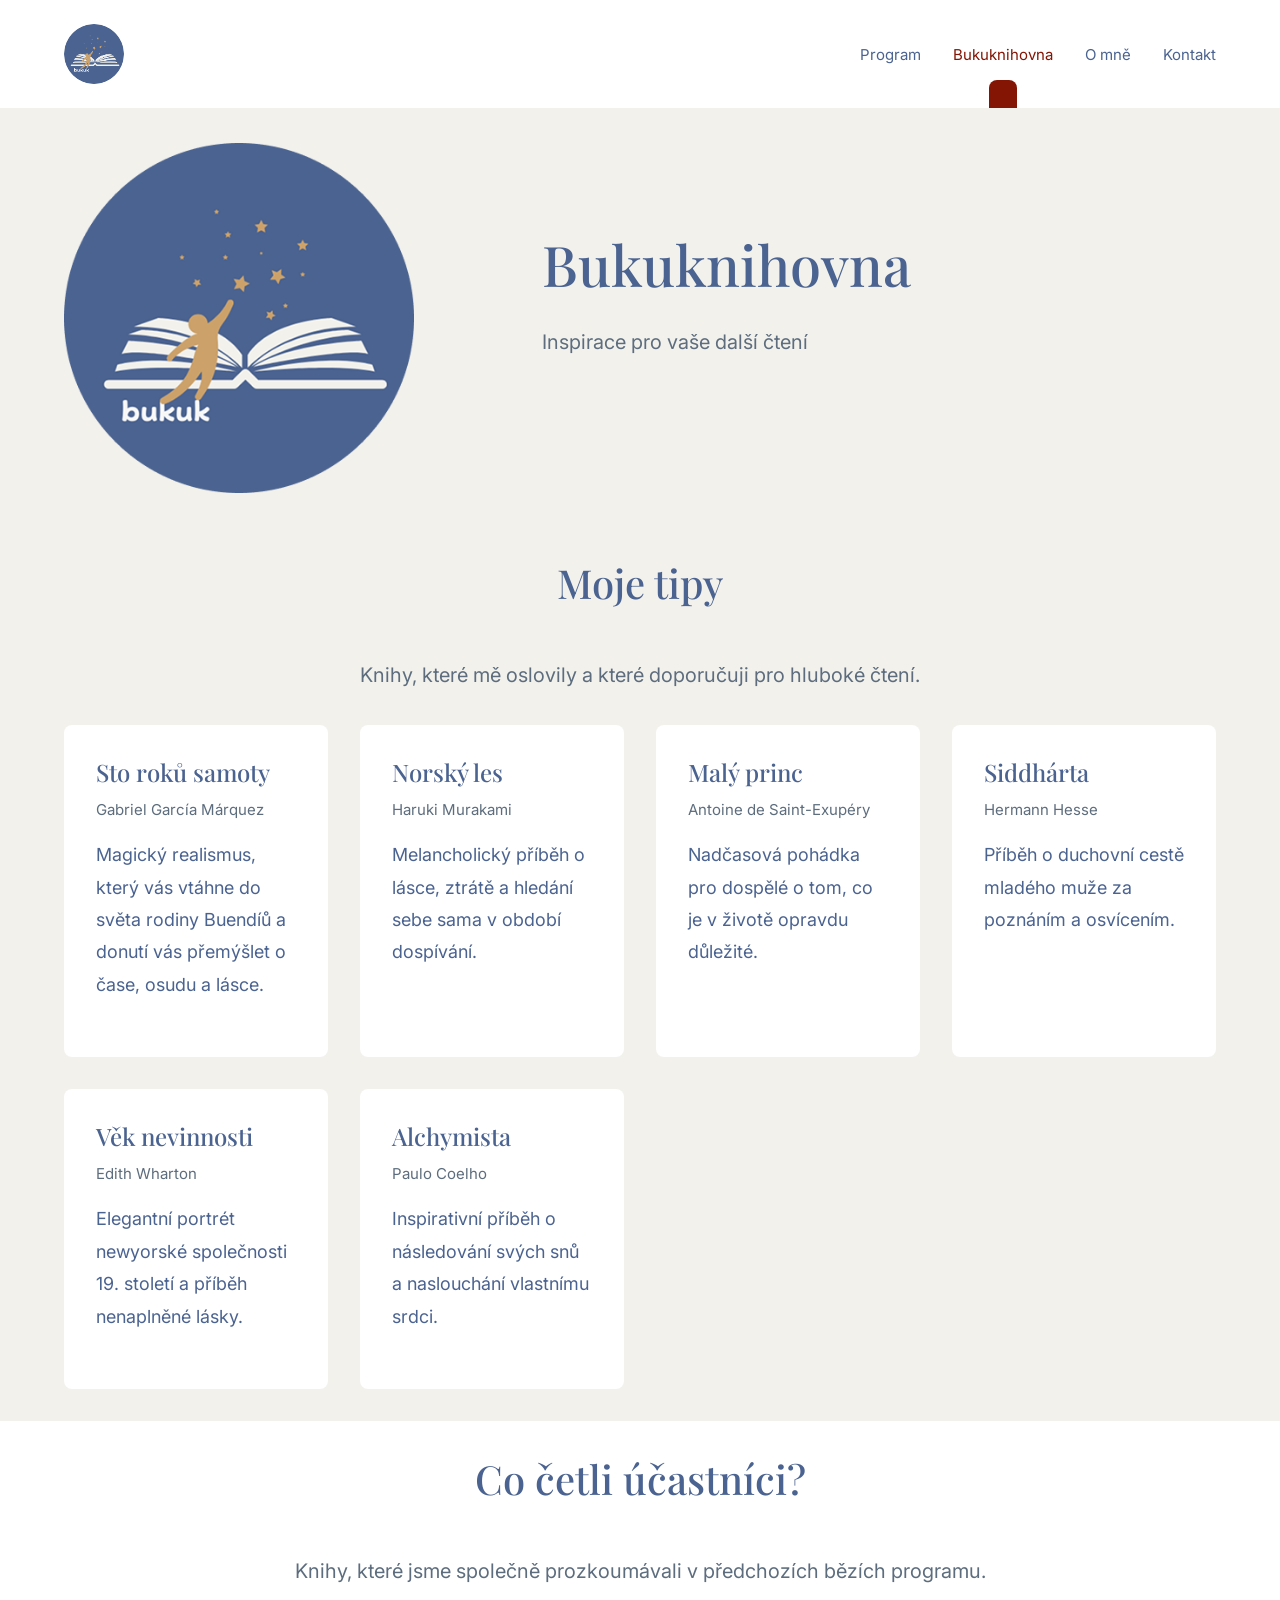
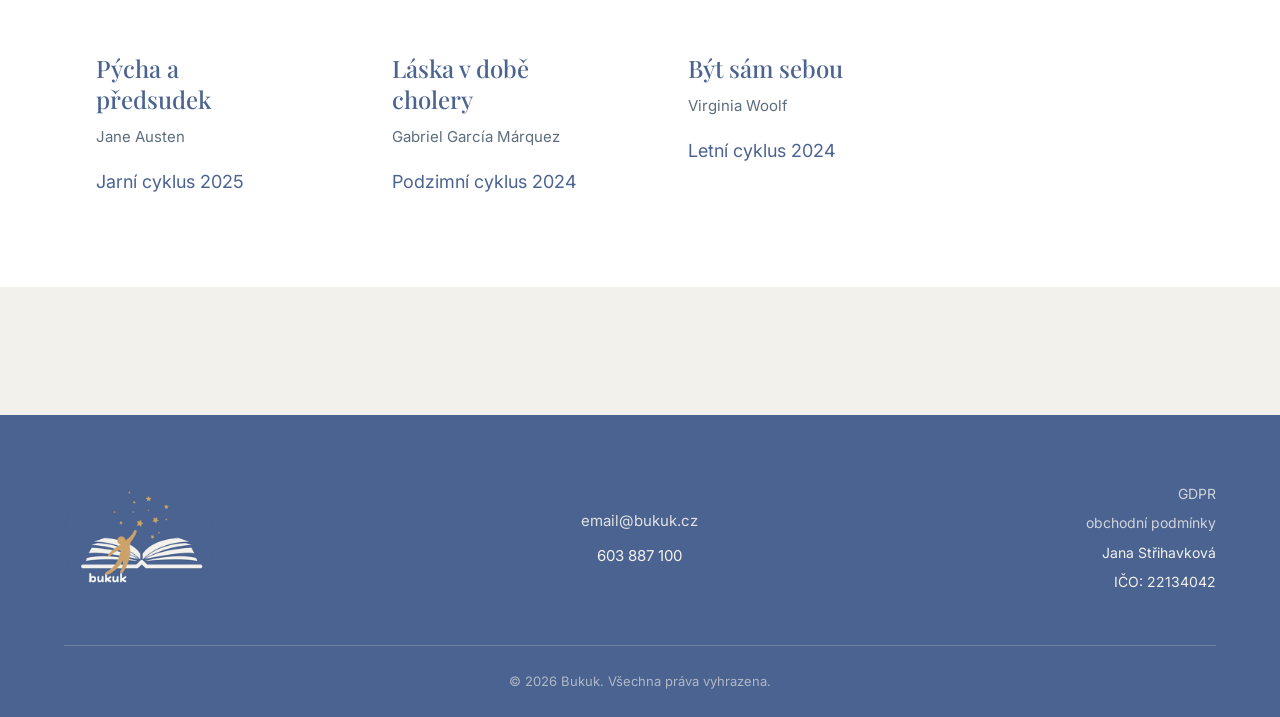
==== knihovna.html @ c0fde45c "Vylepšení designu a opravy webu - Zmenšeny rozestupy sekcí na stránkách Program a Knihovna - Přidáno" ====
<!DOCTYPE html>
<html lang="cs">
<head>
    <meta charset="UTF-8">
    <meta name="viewport" content="width=device-width, initial-scale=1.0">
    <meta name="description" content="Bukuknihovna - tipy na knihy a doporučení od účastníků programu Bukuk.">
    <title>Bukuknihovna - Bukuk</title>
    <link rel="stylesheet" href="css/style.css">
</head>
<body class="page-knihovna">
    <!-- Header -->
    <header class="header">
        <div class="container">
            <div class="header__inner">
                <a href="index.html" class="header__brand">
                    <img src="img/logo.png" alt="Bukuk logo" class="header__logo">
                </a>

                <nav class="nav">
                    <a href="program.html" class="nav__link">Program</a>
                    <a href="knihovna.html" class="nav__link nav__link--active">Bukuknihovna</a>
                    <a href="o-mne.html" class="nav__link">O mně</a>
                    <a href="kontakt.html" class="nav__link">Kontakt</a>
                </nav>

                <button class="menu-toggle" aria-label="Menu">
                    <span></span>
                    <span></span>
                    <span></span>
                </button>
            </div>

            <nav class="mobile-nav">
                <a href="program.html" class="mobile-nav__link">Program</a>
                <a href="knihovna.html" class="mobile-nav__link">Bukuknihovna</a>
                <a href="o-mne.html" class="mobile-nav__link">O mně</a>
                <a href="kontakt.html" class="mobile-nav__link">Kontakt</a>
            </nav>
        </div>
    </header>

    <!-- Hero -->
    <section class="hero">
        <div class="container">
            <div class="hero__inner">
                <div class="hero__logo">
                    <img src="img/logo.png" alt="Bukuk logo">
                </div>
                <div class="hero__content">
                    <h1>Bukuknihovna</h1>
                    <p class="hero__subtitle">Inspirace pro vaše další čtení</p>
                </div>
            </div>
        </div>
    </section>

    <!-- Moje tipy -->
    <section>
        <div class="container">
            <h2 class="section-title">Moje tipy</h2>
            <p class="text-center lead mb-lg">Knihy, které mě oslovily a které doporučuji pro hluboké čtení.</p>

            <div class="book-grid">
                <div class="book-card">
                    <h4>Sto roků samoty</h4>
                    <p class="book-card__author">Gabriel García Márquez</p>
                    <p>Magický realismus, který vás vtáhne do světa rodiny Buendíů a donutí vás přemýšlet o čase, osudu a lásce.</p>
                </div>
                <div class="book-card">
                    <h4>Norský les</h4>
                    <p class="book-card__author">Haruki Murakami</p>
                    <p>Melancholický příběh o lásce, ztrátě a hledání sebe sama v období dospívání.</p>
                </div>
                <div class="book-card">
                    <h4>Malý princ</h4>
                    <p class="book-card__author">Antoine de Saint-Exupéry</p>
                    <p>Nadčasová pohádka pro dospělé o tom, co je v životě opravdu důležité.</p>
                </div>
                <div class="book-card">
                    <h4>Siddhárta</h4>
                    <p class="book-card__author">Hermann Hesse</p>
                    <p>Příběh o duchovní cestě mladého muže za poznáním a osvícením.</p>
                </div>
                <div class="book-card">
                    <h4>Věk nevinnosti</h4>
                    <p class="book-card__author">Edith Wharton</p>
                    <p>Elegantní portrét newyorské společnosti 19. století a příběh nenaplněné lásky.</p>
                </div>
                <div class="book-card">
                    <h4>Alchymista</h4>
                    <p class="book-card__author">Paulo Coelho</p>
                    <p>Inspirativní příběh o následování svých snů a naslouchání vlastnímu srdci.</p>
                </div>
            </div>
        </div>
    </section>

    <!-- Co četli účastníci -->
    <section class="features">
        <div class="container">
            <h2 class="section-title">Co četli účastníci?</h2>
            <p class="text-center lead mb-lg">Knihy, které jsme společně prozkoumávali v předchozích bězích programu.</p>

            <div class="book-grid">
                <div class="book-card">
                    <h4>Pýcha a předsudek</h4>
                    <p class="book-card__author">Jane Austen</p>
                    <p>Jarní cyklus 2025</p>
                </div>
                <div class="book-card">
                    <h4>Láska v době cholery</h4>
                    <p class="book-card__author">Gabriel García Márquez</p>
                    <p>Podzimní cyklus 2024</p>
                </div>
                <div class="book-card">
                    <h4>Být sám sebou</h4>
                    <p class="book-card__author">Virginia Woolf</p>
                    <p>Letní cyklus 2024</p>
                </div>
            </div>
        </div>
    </section>

    <!-- Footer -->
    <footer class="footer">
        <div class="container">
            <div class="footer__inner">
                <div class="footer__brand">
                    <img src="img/logo.png" alt="Bukuk logo" class="footer__logo">
                </div>
                <div class="footer__contact">
                    <a href="mailto:email@bukuk.cz">email@bukuk.cz</a>
                    <span>603 887 100</span>
                </div>
                <div class="footer__legal">
                    <div class="footer__legal-links">
                        <a href="#" class="footer__link">GDPR</a>
                        <a href="#" class="footer__link">obchodní podmínky</a>
                        <span>Jana Střihavková</span>
                        <span>IČO: 22134042</span>
                    </div>
                </div>
            </div>
            <div class="footer__copy">
                &copy; 2026 Bukuk. Všechna práva vyhrazena.
            </div>
        </div>
    </footer>

    <script src="js/main.js"></script>
</body>
</html>
---- css/style.css ----
/* ============================================
   BUKUK.CZ - Hlavní styly
   ============================================ */

/* Google Fonts */
@import url('https://fonts.googleapis.com/css2?family=Inter:wght@300;400;500;600&family=Playfair+Display:ital,wght@0,400;0,500;0,600;1,400&display=swap');

/* ============================================
   CSS Proměnné
   ============================================ */
:root {
    /* Barvy */
    --color-bg: #F2F1EC;
    --color-primary: #4B6390;
    --color-secondary: #5D6D7E;
    --color-accent: #CCA26A;
    --color-accent-dark: #841404;

    /* Typografie */
    --font-serif: 'Playfair Display', Georgia, serif;
    --font-sans: 'Inter', -apple-system, BlinkMacSystemFont, sans-serif;

    /* Velikosti */
    --text-base: 1.125rem;
    --text-lg: 1.25rem;
    --text-xl: 1.5rem;
    --text-2xl: 2rem;
    --text-3xl: 2.5rem;
    --text-4xl: 3.5rem;

    /* Řádkování */
    --leading-normal: 1.6;
    --leading-relaxed: 1.8;

    /* Mezery */
    --space-xs: 0.5rem;
    --space-sm: 1rem;
    --space-md: 1.5rem;
    --space-lg: 2rem;
    --space-xl: 3rem;
    --space-2xl: 5rem;
    --space-3xl: 8rem;

    /* Maximální šířka */
    --max-width: 1200px;
    --max-width-text: 720px;

    /* Přechody */
    --transition: 0.3s ease;
}

/* ============================================
   Reset & Základy
   ============================================ */
*, *::before, *::after {
    box-sizing: border-box;
    margin: 0;
    padding: 0;
}

html {
    scroll-behavior: smooth;
}

body {
    font-family: var(--font-sans);
    font-size: var(--text-base);
    line-height: var(--leading-relaxed);
    color: var(--color-primary);
    background-color: var(--color-bg);
    -webkit-font-smoothing: antialiased;
}

img {
    max-width: 100%;
    height: auto;
    display: block;
}

a {
    color: var(--color-primary);
    text-decoration: none;
    transition: color var(--transition);
}

a:hover {
    color: var(--color-accent);
}

/* ============================================
   Typografie
   ============================================ */
h1, h2, h3, h4 {
    font-family: var(--font-serif);
    font-weight: 500;
    line-height: 1.3;
    color: var(--color-primary);
}

h1 {
    font-size: var(--text-4xl);
    margin-bottom: var(--space-md);
}

h2 {
    font-size: var(--text-3xl);
    margin-bottom: var(--space-md);
}

h3 {
    font-size: var(--text-2xl);
    margin-bottom: var(--space-sm);
}

h4 {
    font-size: var(--text-xl);
    margin-bottom: var(--space-sm);
}

p {
    margin-bottom: var(--space-md);
}

.lead {
    font-size: var(--text-lg);
    color: var(--color-secondary);
}

/* ============================================
   Layout
   ============================================ */
.container {
    width: 100%;
    max-width: var(--max-width);
    margin: 0 auto;
    padding: 0 var(--space-md);
}

.container--narrow {
    max-width: var(--max-width-text);
}

section {
    padding: var(--space-3xl) 0;
}

/* Menší padding sekcí na stránkách Program a Knihovna */
.page-program section,
.page-knihovna section {
    padding: var(--space-lg) 0;
}

/* ============================================
   Header
   ============================================ */
.header {
    background-color: white;
    padding: var(--space-md) 0;
    position: sticky;
    top: 0;
    z-index: 100;
    border-bottom: 3px solid var(--color-bg);
}

.header__inner {
    display: flex;
    align-items: center;
    justify-content: space-between;
}

.header__brand {
    display: flex;
    align-items: center;
    gap: var(--space-sm);
}

.header__logo {
    width: 60px;
    height: 60px;
    border-radius: 50%;
    object-fit: cover;
}

.header__title {
    font-family: var(--font-serif);
    font-size: var(--text-xl);
    font-weight: 500;
    color: var(--color-primary);
}

.header__claim {
    font-size: 0.875rem;
    color: var(--color-secondary);
    display: none;
}

@media (min-width: 768px) {
    .header__claim {
        display: block;
    }
}

/* Navigace */
.nav {
    display: none;
}

@media (min-width: 768px) {
    .nav {
        display: flex;
        align-items: center;
        gap: var(--space-lg);
    }
}

.nav__link {
    font-size: 0.9375rem;
    color: var(--color-primary);
    position: relative;
}

.nav__link:hover {
    color: var(--color-accent);
}

.nav__link--active {
    color: var(--color-accent-dark);
}

.nav__link--active::after {
    content: '';
    position: absolute;
    bottom: -40px;
    left: 50%;
    transform: translateX(-50%);
    width: 28px;
    height: 28px;
    background-color: var(--color-accent-dark);
    border-radius: 8px 8px 0 0;
}

/* Mobilní menu tlačítko */
.menu-toggle {
    display: flex;
    flex-direction: column;
    gap: 5px;
    background: none;
    border: none;
    cursor: pointer;
    padding: var(--space-xs);
}

@media (min-width: 768px) {
    .menu-toggle {
        display: none;
    }
}

.menu-toggle span {
    display: block;
    width: 24px;
    height: 2px;
    background-color: var(--color-primary);
    transition: var(--transition);
}

.menu-toggle.active span:nth-child(1) {
    transform: rotate(45deg) translate(5px, 5px);
}

.menu-toggle.active span:nth-child(2) {
    opacity: 0;
}

.menu-toggle.active span:nth-child(3) {
    transform: rotate(-45deg) translate(5px, -5px);
}

/* Mobilní menu */
.mobile-nav {
    display: none;
    position: absolute;
    top: 100%;
    left: 0;
    right: 0;
    background-color: var(--color-bg);
    padding: var(--space-md);
    border-top: 1px solid var(--color-secondary);
}

.mobile-nav.active {
    display: block;
}

@media (min-width: 768px) {
    .mobile-nav {
        display: none !important;
    }
}

.mobile-nav__link {
    display: block;
    padding: var(--space-sm) 0;
    font-size: var(--text-base);
    border-bottom: 1px solid rgba(159, 170, 190, 0.3);
}

.mobile-nav__link:last-child {
    border-bottom: none;
}

/* ============================================
   Hero sekce
   ============================================ */
.hero {
    padding: var(--space-3xl) 0;
}

.hero__inner {
    display: flex;
    flex-direction: column;
    align-items: center;
    gap: var(--space-xl);
    text-align: center;
}

@media (min-width: 768px) {
    .hero__inner {
        flex-direction: row;
        text-align: left;
        gap: var(--space-3xl);
    }
}

.hero__logo {
    flex-shrink: 0;
}

.hero__logo img {
    width: 250px;
    height: auto;
}

@media (min-width: 768px) {
    .hero__logo img {
        width: 350px;
    }
}

.hero__content {
    max-width: var(--max-width-text);
}

.hero h1 {
    margin-bottom: var(--space-md);
}

.hero__subtitle {
    font-size: var(--text-lg);
    color: var(--color-secondary);
    margin-bottom: var(--space-xl);
}

.hero__cta {
    display: flex;
    gap: var(--space-md);
    justify-content: center;
    flex-wrap: wrap;
}

@media (min-width: 768px) {
    .hero__cta {
        justify-content: flex-start;
    }
}

/* ============================================
   Tlačítka
   ============================================ */
.btn {
    display: inline-block;
    padding: var(--space-sm) var(--space-lg);
    font-family: var(--font-sans);
    font-size: 1rem;
    font-weight: 500;
    text-align: center;
    border-radius: 4px;
    border: none;
    cursor: pointer;
    transition: all var(--transition);
}

.btn--primary {
    background-color: var(--color-accent);
    color: white;
}

.btn--primary:hover {
    background-color: var(--color-accent-dark);
    color: white;
}

.btn--secondary {
    background-color: transparent;
    color: var(--color-primary);
    border: 1px solid var(--color-primary);
}

.btn--secondary:hover {
    background-color: var(--color-primary);
    color: var(--color-bg);
}

/* ============================================
   Sekce: Co je Bukuk
   ============================================ */
.features {
    background-color: white;
}

.features__grid {
    display: grid;
    grid-template-columns: 1fr;
    gap: var(--space-xl);
}

@media (min-width: 768px) {
    .features__grid {
        grid-template-columns: repeat(3, 1fr);
    }
}

.feature {
    text-align: center;
    padding: var(--space-lg);
}

.feature__icon {
    display: flex;
    justify-content: center;
    margin-bottom: var(--space-md);
}

.feature__icon img {
    width: 80px;
    height: 80px;
}

.feature h3 {
    font-size: var(--text-2xl);
}

.feature p {
    color: var(--color-secondary);
}

/* ============================================
   Sekce: Aktuální program (karty)
   ============================================ */
.programs__grid {
    display: grid;
    grid-template-columns: 1fr;
    gap: var(--space-lg);
}

@media (min-width: 768px) {
    .programs__grid {
        grid-template-columns: repeat(2, 1fr);
    }
}

.program-card {
    background-color: white;
    padding: var(--space-xl);
    border-radius: 8px;
    transition: transform var(--transition);
}

.program-card:hover {
    transform: translateY(-4px);
}

.program-card__date {
    font-size: 0.875rem;
    color: var(--color-accent-dark);
    text-transform: uppercase;
    letter-spacing: 0.05em;
    margin-bottom: var(--space-sm);
}

.program-card h3 {
    margin-bottom: var(--space-sm);
}

.program-card p {
    color: var(--color-secondary);
    margin-bottom: var(--space-md);
}

/* ============================================
   Sekce: Pro koho je
   ============================================ */
.for-whom {
    background-color: white;
}

.for-whom__content {
    max-width: var(--max-width-text);
    margin: 0 auto;
    text-align: center;
}

.for-whom p {
    font-size: var(--text-lg);
    font-style: italic;
    font-family: var(--font-serif);
    position: relative;
    padding-top: var(--space-lg);
}

.for-whom p::before {
    content: '"';
    font-family: var(--font-serif);
    font-size: 4rem;
    color: var(--color-accent-dark);
    opacity: 0.4;
    position: absolute;
    top: -2rem;
    left: 50%;
    transform: translateX(-50%);
}

/* ============================================
   Sekce: O mně (krátká)
   ============================================ */
.about-short {
    display: flex;
    flex-direction: column;
    align-items: center;
    gap: var(--space-xl);
}

@media (min-width: 768px) {
    .about-short {
        flex-direction: row;
        text-align: left;
        gap: var(--space-2xl);
    }
}

.about-short__photo {
    width: 280px;
    height: 280px;
    border-radius: 50%;
    object-fit: cover;
    flex-shrink: 0;
}

.about-short__text {
    text-align: center;
}

@media (min-width: 768px) {
    .about-short__text {
        text-align: left;
    }
}

/* ============================================
   Stránka: Program
   ============================================ */
.program-detail {
    background-color: white;
    padding: var(--space-2xl);
    border-radius: 8px;
    margin-bottom: var(--space-xl);
}

.program-detail h2 {
    margin-bottom: var(--space-lg);
}

/* Harmonogram */
.timeline {
    position: relative;
    padding-left: var(--space-xl);
}

.timeline::before {
    content: '';
    position: absolute;
    left: 0;
    top: 0;
    bottom: 0;
    width: 2px;
    background-color: rgba(93, 109, 126, 0.3);
}

.timeline::after {
    content: '';
    position: absolute;
    left: 0;
    top: 0;
    width: 2px;
    height: 0;
    background-color: var(--color-accent-dark);
    transition: height 0.1s ease-out;
}

.timeline__item {
    position: relative;
    padding-bottom: var(--space-lg);
    opacity: 0.4;
    transition: opacity 0.3s ease;
}

.timeline__item.active {
    opacity: 1;
}

.timeline__item::before {
    content: '';
    position: absolute;
    left: calc(-1 * var(--space-xl) - 4px);
    top: 6px;
    width: 10px;
    height: 10px;
    border-radius: 50%;
    background-color: var(--color-secondary);
    transition: background-color 0.3s ease, transform 0.3s ease;
}

.timeline__item.active::before {
    background-color: var(--color-accent-dark);
    transform: scale(1.2);
}

.timeline__week {
    font-weight: 600;
    color: var(--color-accent);
    margin-bottom: var(--space-xs);
}

/* Cena */
.pricing {
    background-color: var(--color-bg);
    padding: var(--space-xl);
    border-radius: 8px;
    text-align: center;
    margin: var(--space-xl) 0;
}

.pricing__price {
    font-family: var(--font-serif);
    font-size: var(--text-3xl);
    color: var(--color-accent-dark);
    margin: var(--space-md) 0;
}

.pricing__list {
    list-style: none;
    text-align: left;
    max-width: 400px;
    margin: var(--space-lg) auto;
}

.pricing__list li {
    padding: var(--space-xs) 0;
    padding-left: var(--space-md);
    position: relative;
}

.pricing__list li::before {
    content: '✓';
    position: absolute;
    left: 0;
    color: var(--color-accent-dark);
}

/* ============================================
   Stránka: Bukuknihovna
   ============================================ */
.book-grid {
    display: grid;
    grid-template-columns: repeat(auto-fill, minmax(250px, 1fr));
    gap: var(--space-lg);
}

.book-card {
    background-color: white;
    padding: var(--space-lg);
    border-radius: 8px;
}

.book-card h4 {
    margin-bottom: var(--space-xs);
}

.book-card__author {
    color: var(--color-secondary);
    font-size: 0.9375rem;
    margin-bottom: var(--space-sm);
}

/* ============================================
   Stránka: O mně
   ============================================ */
.about-page {
    max-width: var(--max-width-text);
    margin: 0 auto;
}

.about-page__photo {
    width: 200px;
    height: 200px;
    border-radius: 50%;
    object-fit: cover;
    margin: 0 auto var(--space-xl);
}

.about-page p {
    margin-bottom: var(--space-lg);
}

/* ============================================
   Stránka: Kontakt
   ============================================ */
.contact-section {
    max-width: var(--max-width-text);
    margin: 0 auto;
}

.contact-form {
    background-color: white;
    padding: var(--space-xl);
    border-radius: 8px;
}

.form-group {
    margin-bottom: var(--space-md);
}

.form-group label {
    display: block;
    margin-bottom: var(--space-xs);
    font-weight: 500;
}

.form-group input,
.form-group textarea {
    width: 100%;
    padding: var(--space-sm);
    font-family: var(--font-sans);
    font-size: 1rem;
    border: 1px solid var(--color-secondary);
    border-radius: 4px;
    background-color: var(--color-bg);
    transition: border-color var(--transition);
}

.form-group input:focus,
.form-group textarea:focus {
    outline: none;
    border-color: var(--color-accent-dark);
}

.form-group textarea {
    min-height: 150px;
    resize: vertical;
}

.contact-info {
    margin-top: var(--space-xl);
    text-align: center;
}

.contact-info a {
    color: var(--color-accent-dark);
}

.contact-info a:hover {
    color: var(--color-accent);
}

/* Kontaktní karty */
.contact-cards {
    display: grid;
    grid-template-columns: 1fr;
    gap: var(--space-lg);
    max-width: 600px;
    margin: 0 auto;
}

@media (min-width: 768px) {
    .contact-cards {
        grid-template-columns: repeat(2, 1fr);
    }
}

.contact-card {
    background-color: white;
    padding: var(--space-xl);
    border-radius: 8px;
    text-align: center;
}

.contact-card h3 {
    color: var(--color-secondary);
    font-size: 1rem;
    text-transform: uppercase;
    letter-spacing: 0.05em;
    margin-bottom: var(--space-sm);
}

.contact-card__link {
    font-family: var(--font-serif);
    font-size: var(--text-xl);
    color: var(--color-accent-dark);
}

.contact-card__link:hover {
    color: var(--color-accent);
}

.contact-author {
    text-align: center;
    margin-top: var(--space-xl);
    color: var(--color-secondary);
}

/* Newsletter */
.newsletter {
    background-color: white;
    padding: var(--space-xl);
    border-radius: 8px;
    margin-top: var(--space-xl);
    text-align: center;
}

.newsletter h3 {
    margin-bottom: var(--space-sm);
}

.newsletter p {
    color: var(--color-secondary);
    margin-bottom: var(--space-md);
}

.newsletter-form {
    display: flex;
    gap: var(--space-sm);
    max-width: 400px;
    margin: 0 auto;
}

.newsletter-form input {
    flex: 1;
    padding: var(--space-sm);
    border: 1px solid var(--color-secondary);
    border-radius: 4px;
}

/* ============================================
   Footer
   ============================================ */
.footer {
    background-color: var(--color-primary);
    color: var(--color-bg);
    padding: var(--space-xl) 0 var(--space-md);
    margin-top: var(--space-3xl);
}

.footer__inner {
    display: grid;
    grid-template-columns: 1fr;
    gap: var(--space-lg);
    text-align: center;
    padding-bottom: var(--space-lg);
    border-bottom: 1px solid rgba(255, 255, 255, 0.2);
}

@media (min-width: 768px) {
    .footer__inner {
        grid-template-columns: 1fr 1fr 1fr;
        text-align: left;
        align-items: center;
    }
}

.footer__brand {
    display: flex;
    flex-direction: column;
    align-items: center;
    justify-content: center;
    gap: var(--space-sm);
}

@media (min-width: 768px) {
    .footer__brand {
        align-items: flex-start;
    }
}

.footer__title {
    font-family: var(--font-serif);
    font-size: var(--text-xl);
    font-weight: 500;
    color: var(--color-bg);
}

.footer__claim {
    font-size: 0.875rem;
    opacity: 0.8;
}

.footer__logo {
    width: 150px;
    height: auto;
}

.footer__contact {
    display: flex;
    flex-direction: column;
    align-items: center;
    gap: var(--space-xs);
    font-size: 0.9375rem;
}

@media (min-width: 768px) {
    .footer__contact {
        align-items: center;
    }
}

.footer__contact a {
    color: var(--color-bg);
    opacity: 0.9;
}

.footer__contact a:hover {
    color: var(--color-accent);
    opacity: 1;
}

.footer__legal {
    display: flex;
    flex-direction: column;
    align-items: center;
    gap: var(--space-xs);
    font-size: 0.875rem;
}

@media (min-width: 768px) {
    .footer__legal {
        align-items: flex-end;
        text-align: right;
    }
}

.footer__legal-links {
    display: flex;
    flex-direction: column;
    gap: 0.25rem;
}

.footer__link {
    color: var(--color-bg);
    opacity: 0.8;
}

.footer__link:hover {
    color: var(--color-accent);
    opacity: 1;
}

.footer__author {
    opacity: 0.7;
    font-size: 0.8125rem;
}

.footer__copy {
    font-size: 0.8125rem;
    opacity: 0.6;
    text-align: center;
    padding-top: var(--space-md);
}

/* ============================================
   Utility třídy
   ============================================ */
.text-center {
    text-align: center;
}

.mt-lg {
    margin-top: var(--space-lg);
}

.mb-lg {
    margin-bottom: var(--space-lg);
}

.section-title {
    text-align: center;
    margin-bottom: var(--space-xl);
}

/* Highlight - ruční podtržení */
.highlight {
    position: relative;
    display: inline-block;
}

.highlight::after {
    content: '';
    position: absolute;
    left: 0;
    bottom: -0.15em;
    width: 100%;
    height: 14px;
    background: url("data:image/svg+xml,%3Csvg xmlns='http://www.w3.org/2000/svg' viewBox='0 0 200 16' preserveAspectRatio='none'%3E%3Cpath d='M0 14 Q 100 0, 200 12' stroke='%234B6390' stroke-width='3' fill='none' stroke-linecap='round' opacity='0.6'/%3E%3C/svg%3E") no-repeat;
    background-size: 100% 100%;
}

/* Doslov (co znamená Bukuk) */
.epilogue {
    background-color: white;
    padding: var(--space-xl);
    border-radius: 8px;
    margin-top: var(--space-xl);
}

.epilogue h3 {
    text-align: center;
    margin-bottom: var(--space-lg);
}

.epilogue p {
    max-width: var(--max-width-text);
    margin-left: auto;
    margin-right: auto;
}
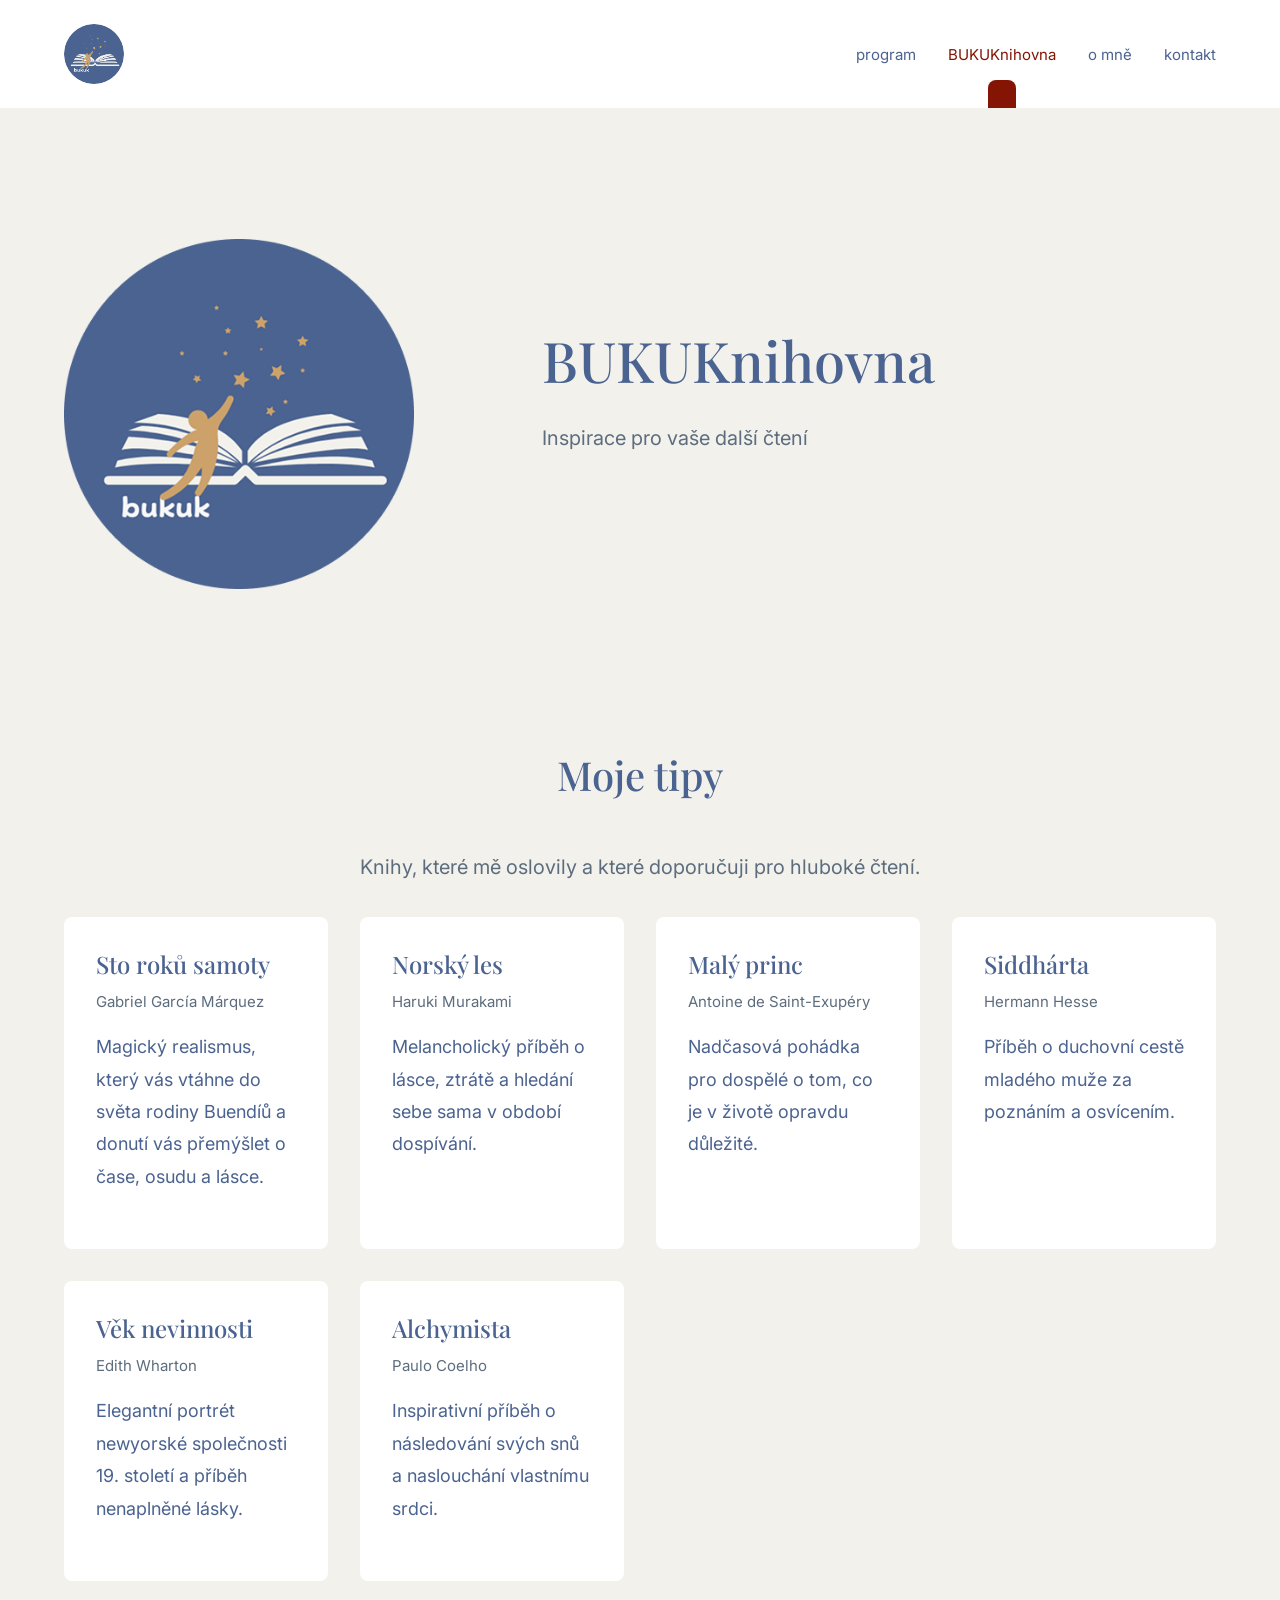
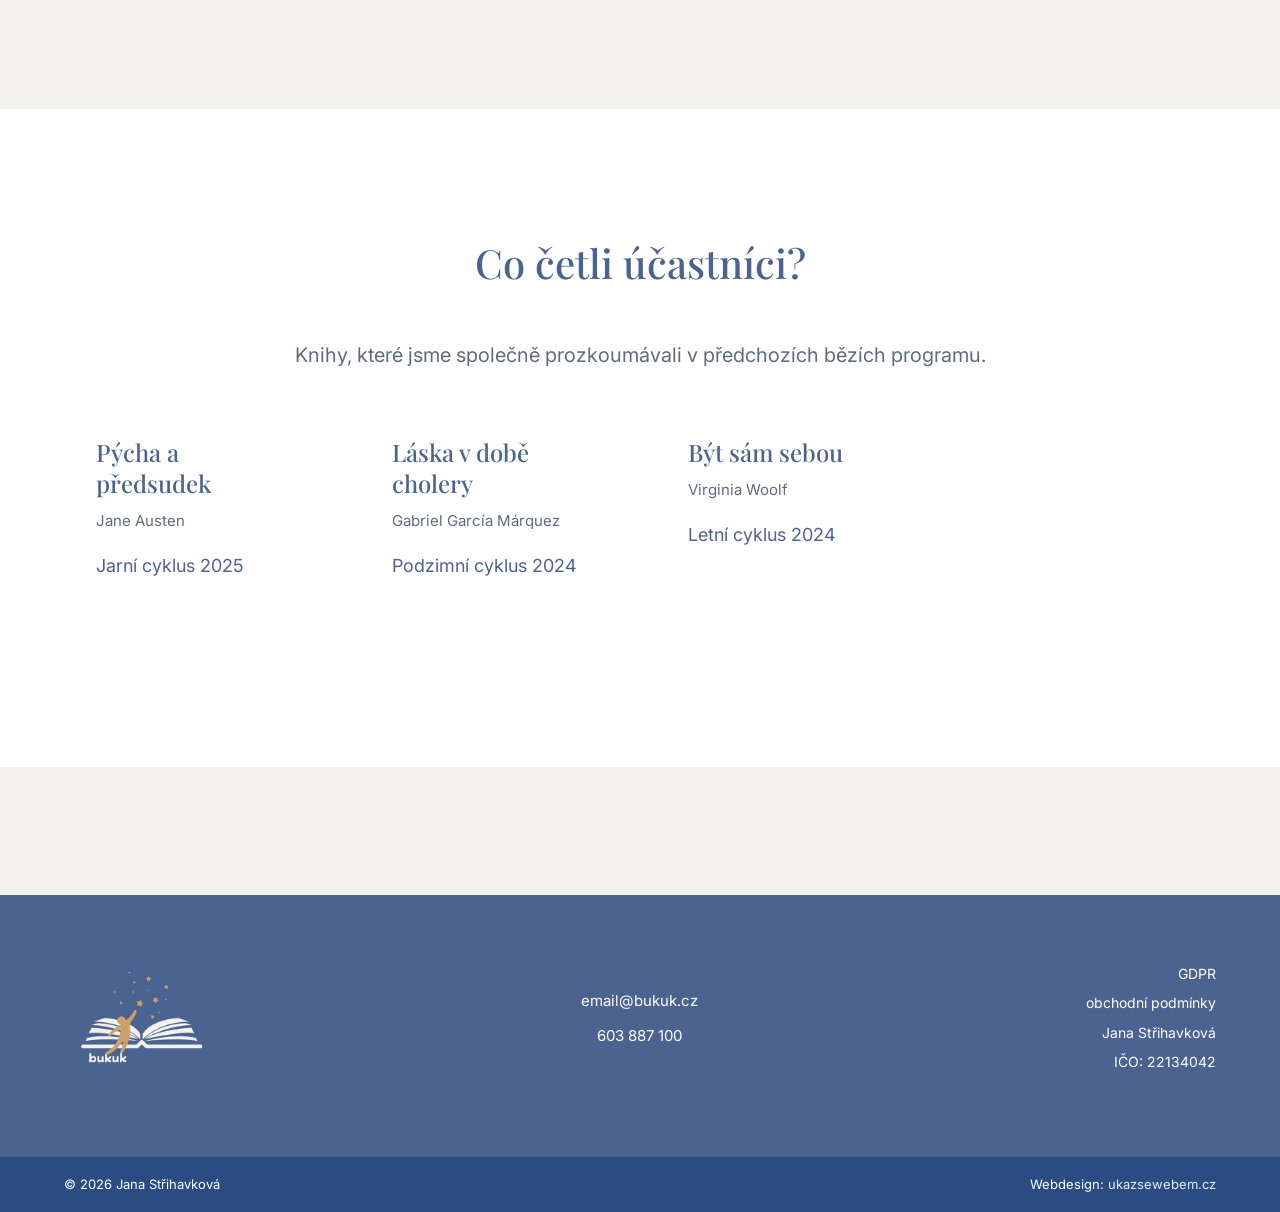
==== commit 58f9680e: "Úpravy designu, navigace a patičky - Menu: názvy položek malými písmeny (kromě BUKUKnihovna) - Nadpi" ====
--- a/knihovna.html
+++ b/knihovna.html
@@ -6,6 +6,7 @@
     <meta name="description" content="Bukuknihovna - tipy na knihy a doporučení od účastníků programu Bukuk.">
     <title>Bukuknihovna - Bukuk</title>
     <link rel="stylesheet" href="css/style.css">
+    <link rel="icon" href="img/logo.png" type="image/png">
 </head>
 <body class="page-knihovna">
     <!-- Header -->
@@ -17,10 +18,10 @@
                 </a>
 
                 <nav class="nav">
-                    <a href="program.html" class="nav__link">Program</a>
-                    <a href="knihovna.html" class="nav__link nav__link--active">Bukuknihovna</a>
-                    <a href="o-mne.html" class="nav__link">O mně</a>
-                    <a href="kontakt.html" class="nav__link">Kontakt</a>
+                    <a href="program.html" class="nav__link">program</a>
+                    <a href="knihovna.html" class="nav__link nav__link--active">BUKUKnihovna</a>
+                    <a href="o-mne.html" class="nav__link">o mně</a>
+                    <a href="kontakt.html" class="nav__link">kontakt</a>
                 </nav>
 
                 <button class="menu-toggle" aria-label="Menu">
@@ -31,10 +32,10 @@
             </div>
 
             <nav class="mobile-nav">
-                <a href="program.html" class="mobile-nav__link">Program</a>
-                <a href="knihovna.html" class="mobile-nav__link">Bukuknihovna</a>
-                <a href="o-mne.html" class="mobile-nav__link">O mně</a>
-                <a href="kontakt.html" class="mobile-nav__link">Kontakt</a>
+                <a href="program.html" class="mobile-nav__link">program</a>
+                <a href="knihovna.html" class="mobile-nav__link">BUKUKnihovna</a>
+                <a href="o-mne.html" class="mobile-nav__link">o mně</a>
+                <a href="kontakt.html" class="mobile-nav__link">kontakt</a>
             </nav>
         </div>
     </header>
@@ -47,7 +48,7 @@
                     <img src="img/logo.png" alt="Bukuk logo">
                 </div>
                 <div class="hero__content">
-                    <h1>Bukuknihovna</h1>
+                    <h1>BUKUKnihovna</h1>
                     <p class="hero__subtitle">Inspirace pro vaše další čtení</p>
                 </div>
             </div>
@@ -130,7 +131,7 @@
                 </div>
                 <div class="footer__contact">
                     <a href="mailto:email@bukuk.cz">email@bukuk.cz</a>
-                    <span>603 887 100</span>
+                    <a href="tel:+420603887100">603 887 100</a>
                 </div>
                 <div class="footer__legal">
                     <div class="footer__legal-links">
@@ -141,8 +142,11 @@
                     </div>
                 </div>
             </div>
-            <div class="footer__copy">
-                &copy; 2026 Bukuk. Všechna práva vyhrazena.
+        </div>
+        <div class="footer__bottom">
+            <div class="container">
+                <span>&copy; 2026 Jana Střihavková</span>
+                <span>Webdesign: <a href="https://ukazsewebem.cz/" target="_blank" rel="noopener">ukazsewebem.cz</a></span>
             </div>
         </div>
     </footer>
--- a/css/style.css
+++ b/css/style.css
@@ -144,10 +144,20 @@
     padding: var(--space-3xl) 0;
 }
 
-/* Menší padding sekcí na stránkách Program a Knihovna */
-.page-program section,
-.page-knihovna section {
+/* Menší padding sekcí na stránce Program */
+.page-program section {
     padding: var(--space-lg) 0;
+}
+
+/* Menší spodní padding hero na stránkách Knihovna a Kontakt */
+.page-knihovna .hero,
+.page-kontakt .hero {
+    padding-bottom: var(--space-lg);
+}
+
+/* Zajistit velké paddingy pro features sekci na Knihovně */
+.page-knihovna .features {
+    padding: var(--space-3xl) 0;
 }
 
 /* ============================================
@@ -865,8 +875,8 @@
    ============================================ */
 .footer {
     background-color: var(--color-primary);
-    color: var(--color-bg);
-    padding: var(--space-xl) 0 var(--space-md);
+    color: #FFFDF7;
+    padding: var(--space-xl) 0 0;
     margin-top: var(--space-3xl);
 }
 
@@ -876,7 +886,6 @@
     gap: var(--space-lg);
     text-align: center;
     padding-bottom: var(--space-lg);
-    border-bottom: 1px solid rgba(255, 255, 255, 0.2);
 }
 
 @media (min-width: 768px) {
@@ -905,7 +914,7 @@
     font-family: var(--font-serif);
     font-size: var(--text-xl);
     font-weight: 500;
-    color: var(--color-bg);
+    color: #FFFDF7;
 }
 
 .footer__claim {
@@ -933,13 +942,11 @@
 }
 
 .footer__contact a {
-    color: var(--color-bg);
-    opacity: 0.9;
+    color: #FFFDF7;
 }
 
 .footer__contact a:hover {
     color: var(--color-accent);
-    opacity: 1;
 }
 
 .footer__legal {
@@ -964,13 +971,11 @@
 }
 
 .footer__link {
-    color: var(--color-bg);
-    opacity: 0.8;
+    color: #FFFDF7;
 }
 
 .footer__link:hover {
     color: var(--color-accent);
-    opacity: 1;
 }
 
 .footer__author {
@@ -983,6 +988,31 @@
     opacity: 0.6;
     text-align: center;
     padding-top: var(--space-md);
+}
+
+/* Spodní modrý proužek */
+.footer__bottom {
+    background-color: #2a4c83;
+    color: white;
+    padding: var(--space-sm) 0;
+    margin-top: var(--space-lg);
+    font-size: 0.8125rem;
+}
+
+.footer__bottom .container {
+    display: flex;
+    justify-content: space-between;
+    align-items: center;
+}
+
+.footer__bottom a {
+    color: white;
+    opacity: 0.9;
+}
+
+.footer__bottom a:hover {
+    opacity: 1;
+    color: var(--color-accent);
 }
 
 /* ============================================
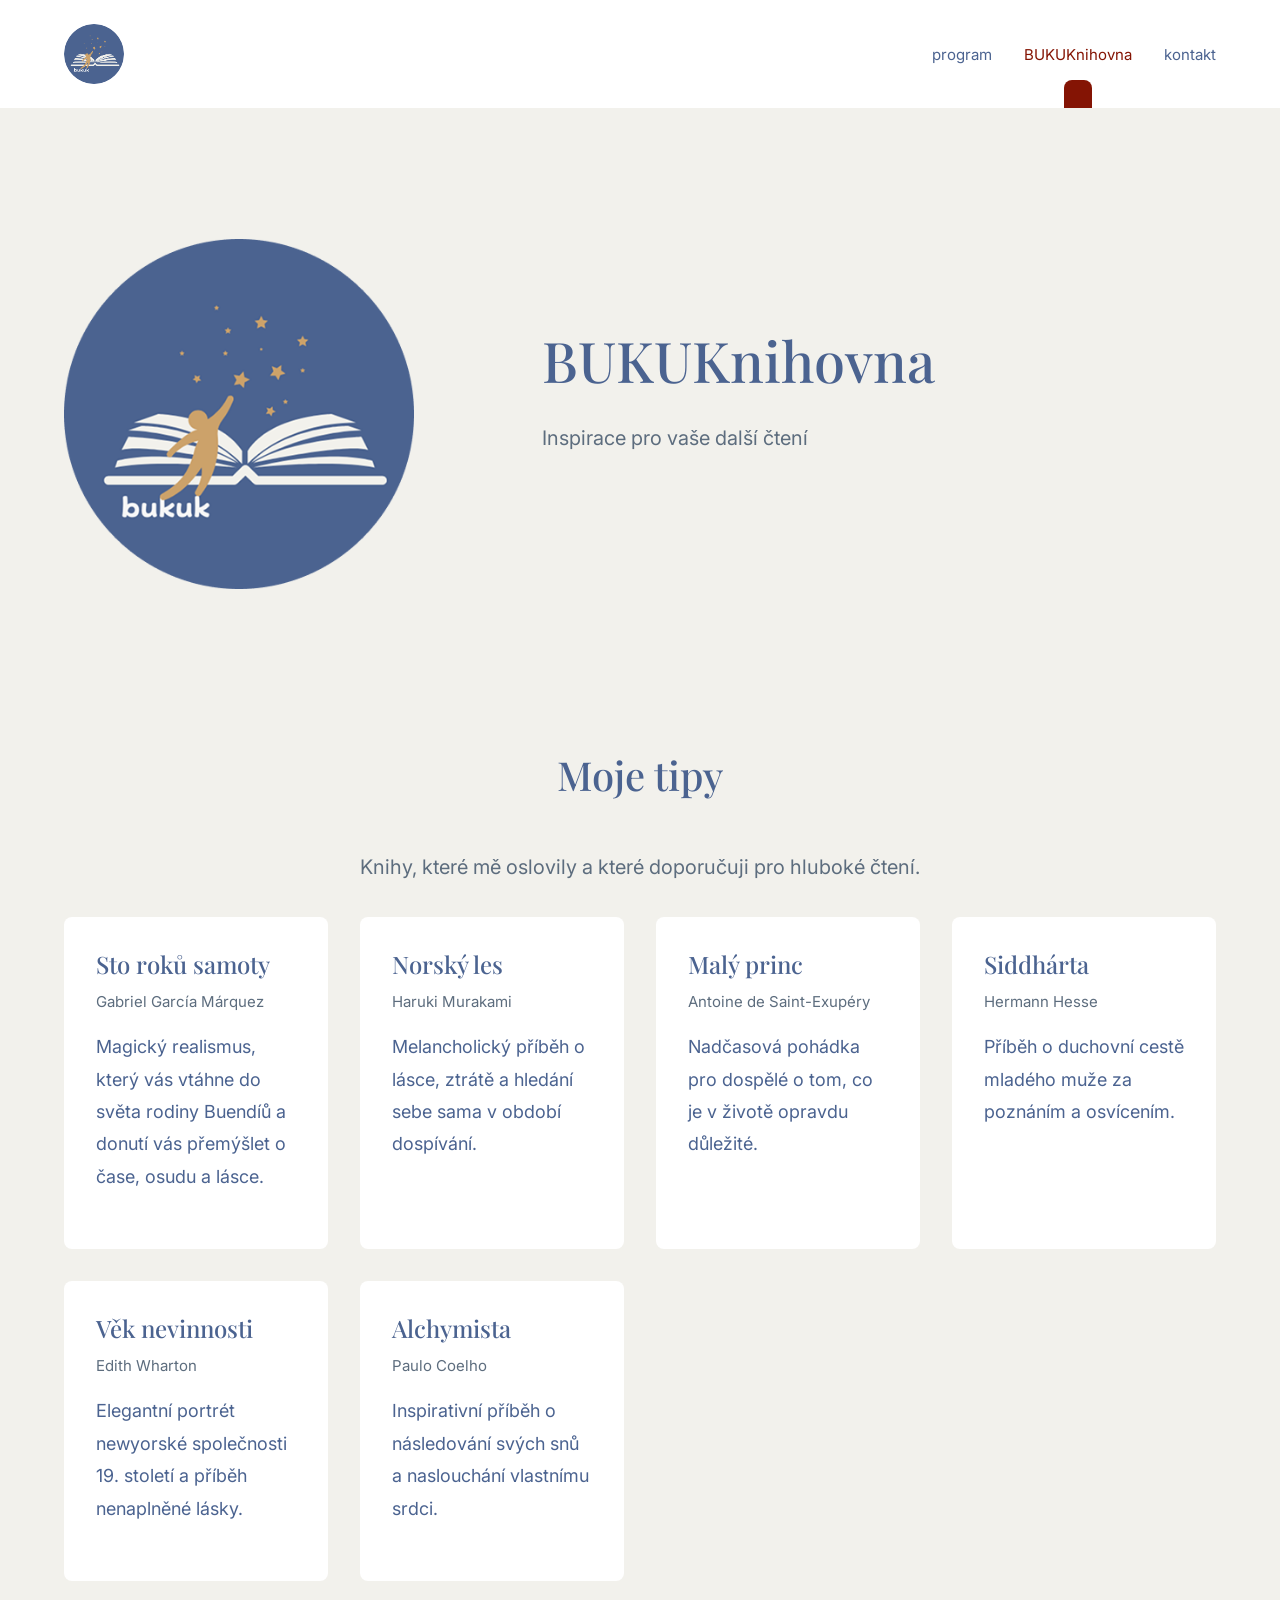
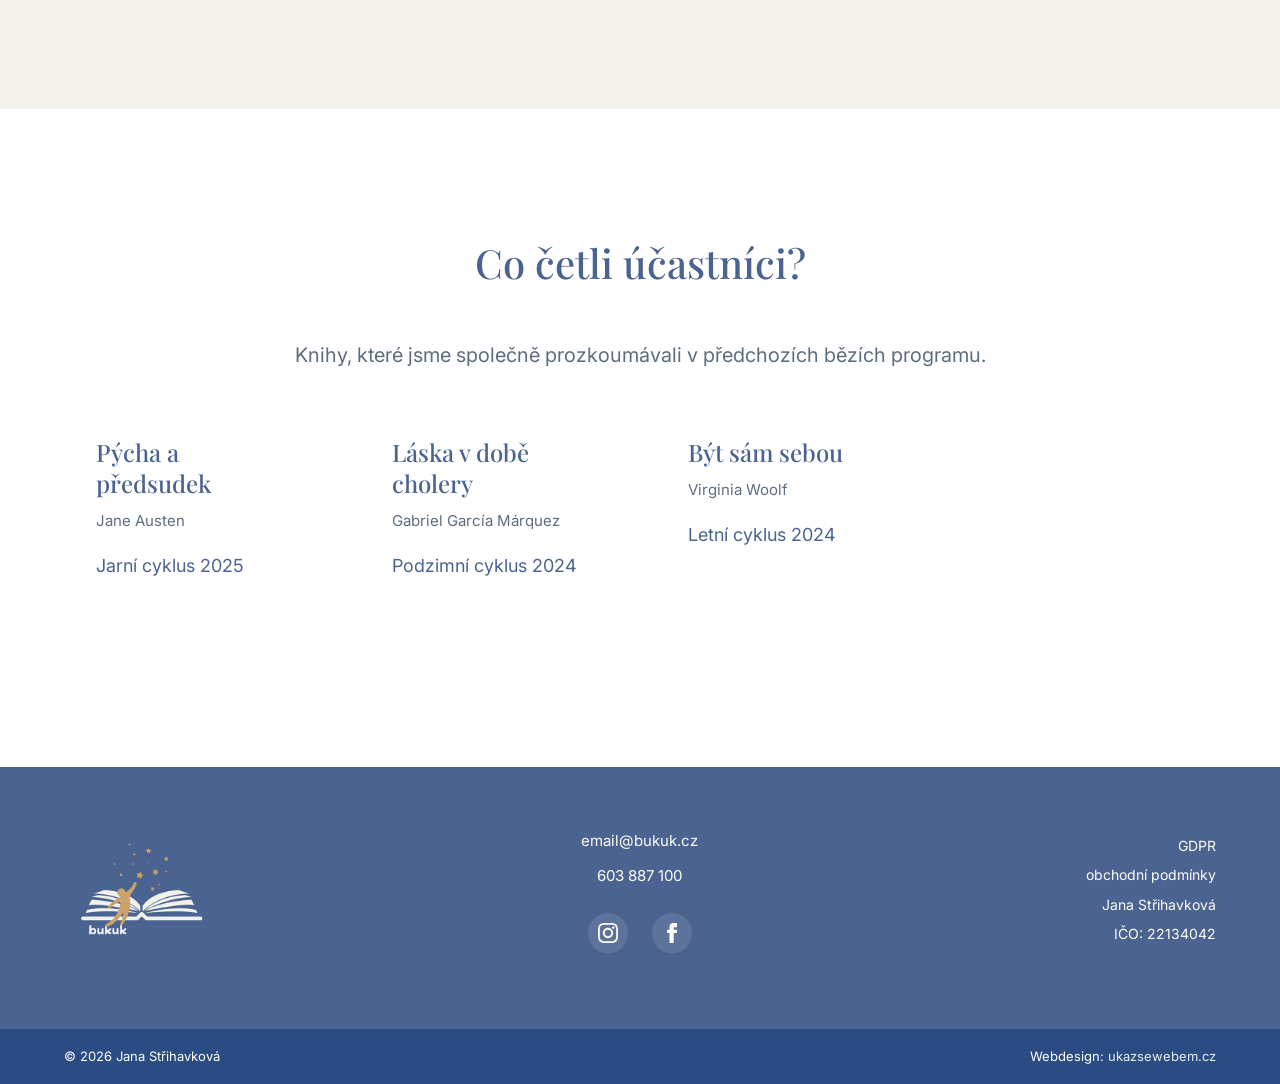
==== commit 81a4d315: "Aktualizace webu - sociální sítě, reference, texty - Přidány odkazy na Instagram a Facebook do foote" ====
--- a/knihovna.html
+++ b/knihovna.html
@@ -20,7 +20,6 @@
                 <nav class="nav">
                     <a href="program.html" class="nav__link">program</a>
                     <a href="knihovna.html" class="nav__link nav__link--active">BUKUKnihovna</a>
-                    <a href="o-mne.html" class="nav__link">o mně</a>
                     <a href="kontakt.html" class="nav__link">kontakt</a>
                 </nav>
 
@@ -34,7 +33,6 @@
             <nav class="mobile-nav">
                 <a href="program.html" class="mobile-nav__link">program</a>
                 <a href="knihovna.html" class="mobile-nav__link">BUKUKnihovna</a>
-                <a href="o-mne.html" class="mobile-nav__link">o mně</a>
                 <a href="kontakt.html" class="mobile-nav__link">kontakt</a>
             </nav>
         </div>
@@ -132,6 +130,14 @@
                 <div class="footer__contact">
                     <a href="mailto:email@bukuk.cz">email@bukuk.cz</a>
                     <a href="tel:+420603887100">603 887 100</a>
+                    <div class="footer__social">
+                        <a href="#" class="footer__social-link" aria-label="Instagram" target="_blank" rel="noopener">
+                            <svg xmlns="http://www.w3.org/2000/svg" viewBox="0 0 24 24"><path d="M12 2.163c3.204 0 3.584.012 4.85.07 3.252.148 4.771 1.691 4.919 4.919.058 1.265.069 1.645.069 4.849 0 3.205-.012 3.584-.069 4.849-.149 3.225-1.664 4.771-4.919 4.919-1.266.058-1.644.07-4.85.07-3.204 0-3.584-.012-4.849-.07-3.26-.149-4.771-1.699-4.919-4.92-.058-1.265-.07-1.644-.07-4.849 0-3.204.013-3.583.07-4.849.149-3.227 1.664-4.771 4.919-4.919 1.266-.057 1.645-.069 4.849-.069zm0-2.163c-3.259 0-3.667.014-4.947.072-4.358.2-6.78 2.618-6.98 6.98-.059 1.281-.073 1.689-.073 4.948 0 3.259.014 3.668.072 4.948.2 4.358 2.618 6.78 6.98 6.98 1.281.058 1.689.072 4.948.072 3.259 0 3.668-.014 4.948-.072 4.354-.2 6.782-2.618 6.979-6.98.059-1.28.073-1.689.073-4.948 0-3.259-.014-3.667-.072-4.947-.196-4.354-2.617-6.78-6.979-6.98-1.281-.059-1.69-.073-4.949-.073zm0 5.838c-3.403 0-6.162 2.759-6.162 6.162s2.759 6.163 6.162 6.163 6.162-2.759 6.162-6.163c0-3.403-2.759-6.162-6.162-6.162zm0 10.162c-2.209 0-4-1.79-4-4 0-2.209 1.791-4 4-4s4 1.791 4 4c0 2.21-1.791 4-4 4zm6.406-11.845c-.796 0-1.441.645-1.441 1.44s.645 1.44 1.441 1.44c.795 0 1.439-.645 1.439-1.44s-.644-1.44-1.439-1.44z"/></svg>
+                        </a>
+                        <a href="#" class="footer__social-link" aria-label="Facebook" target="_blank" rel="noopener">
+                            <svg xmlns="http://www.w3.org/2000/svg" viewBox="0 0 24 24"><path d="M9 8h-3v4h3v12h5v-12h3.642l.358-4h-4v-1.667c0-.955.192-1.333 1.115-1.333h2.885v-5h-3.808c-3.596 0-5.192 1.583-5.192 4.615v3.385z"/></svg>
+                        </a>
+                    </div>
                 </div>
                 <div class="footer__legal">
                     <div class="footer__legal-links">
--- a/css/style.css
+++ b/css/style.css
@@ -150,9 +150,26 @@
 }
 
 /* Menší spodní padding hero na stránkách Knihovna a Kontakt */
-.page-knihovna .hero,
+.page-knihovna .hero {
+    padding-bottom: var(--space-lg);
+}
+
 .page-kontakt .hero {
-    padding-bottom: var(--space-lg);
+    padding-bottom: 0;
+}
+
+.page-kontakt section:not(.hero) {
+    padding-top: var(--space-lg);
+}
+
+.page-kontakt .hero__logo img {
+    width: 180px;
+}
+
+@media (min-width: 768px) {
+    .page-kontakt .hero__logo img {
+        width: 250px;
+    }
 }
 
 /* Zajistit velké paddingy pro features sekci na Knihovně */
@@ -524,25 +541,76 @@
     font-size: var(--text-lg);
     font-style: italic;
     font-family: var(--font-serif);
-    position: relative;
-    padding-top: var(--space-lg);
-}
-
-.for-whom p::before {
-    content: '"';
+}
+
+.for-whom__quote {
     font-family: var(--font-serif);
-    font-size: 4rem;
+    font-size: 3rem;
     color: var(--color-accent-dark);
     opacity: 0.4;
-    position: absolute;
-    top: -2rem;
-    left: 50%;
-    transform: translateX(-50%);
+    line-height: 0.5;
+}
+
+.for-whom__quote--open {
+    margin-right: 0.1em;
+}
+
+.for-whom__quote--close {
+    margin-left: 0.1em;
+    display: inline-block;
+    transform: rotate(180deg);
+    position: relative;
+    top: 0.5em;
+}
+
+/* ============================================
+   Sekce: Reference (testimonials)
+   ============================================ */
+.testimonials {
+    padding: var(--space-3xl) 0;
+}
+
+.testimonials__grid {
+    display: grid;
+    grid-template-columns: 1fr;
+    gap: var(--space-lg);
+}
+
+@media (min-width: 768px) {
+    .testimonials__grid {
+        grid-template-columns: repeat(3, 1fr);
+    }
+}
+
+.testimonial {
+    background-color: white;
+    padding: var(--space-lg);
+    border-radius: 8px;
+    text-align: center;
+}
+
+.testimonial__text {
+    font-family: var(--font-sans);
+    font-size: var(--text-base);
+    color: var(--color-primary);
+    margin-bottom: var(--space-md);
+    line-height: var(--leading-relaxed);
+}
+
+.testimonial__author {
+    font-weight: 600;
+    color: var(--color-primary);
+    font-size: 0.9375rem;
+    margin-bottom: 0;
 }
 
 /* ============================================
    Sekce: O mně (krátká)
    ============================================ */
+.about-short-section {
+    background-color: white;
+}
+
 .about-short {
     display: flex;
     flex-direction: column;
@@ -555,6 +623,7 @@
         flex-direction: row;
         text-align: left;
         gap: var(--space-2xl);
+        align-items: flex-start;
     }
 }
 
@@ -832,9 +901,47 @@
     color: var(--color-accent);
 }
 
+.contact-card--social {
+    display: flex;
+    flex-direction: column;
+    align-items: center;
+    gap: var(--space-sm);
+}
+
+.contact-card__social-links {
+    display: flex;
+    gap: var(--space-md);
+}
+
+.contact-card__social-link {
+    display: flex;
+    align-items: center;
+    justify-content: center;
+    width: 50px;
+    height: 50px;
+    border-radius: 50%;
+    background-color: var(--color-bg);
+    transition: background-color var(--transition);
+}
+
+.contact-card__social-link:hover {
+    background-color: var(--color-accent);
+}
+
+.contact-card__social-link svg {
+    width: 24px;
+    height: 24px;
+    fill: var(--color-accent-dark);
+    transition: fill var(--transition);
+}
+
+.contact-card__social-link:hover svg {
+    fill: white;
+}
+
 .contact-author {
     text-align: center;
-    margin-top: var(--space-xl);
+    margin-top: var(--space-3xl);
     color: var(--color-secondary);
 }
 
@@ -877,7 +984,6 @@
     background-color: var(--color-primary);
     color: #FFFDF7;
     padding: var(--space-xl) 0 0;
-    margin-top: var(--space-3xl);
 }
 
 .footer__inner {
@@ -947,6 +1053,34 @@
 
 .footer__contact a:hover {
     color: var(--color-accent);
+}
+
+.footer__social {
+    display: flex;
+    justify-content: center;
+    gap: var(--space-md);
+    margin-top: var(--space-sm);
+}
+
+.footer__social-link {
+    display: flex;
+    align-items: center;
+    justify-content: center;
+    width: 40px;
+    height: 40px;
+    border-radius: 50%;
+    background-color: rgba(255, 253, 247, 0.1);
+    transition: background-color var(--transition);
+}
+
+.footer__social-link:hover {
+    background-color: var(--color-accent);
+}
+
+.footer__social-link svg {
+    width: 20px;
+    height: 20px;
+    fill: #FFFDF7;
 }
 
 .footer__legal {
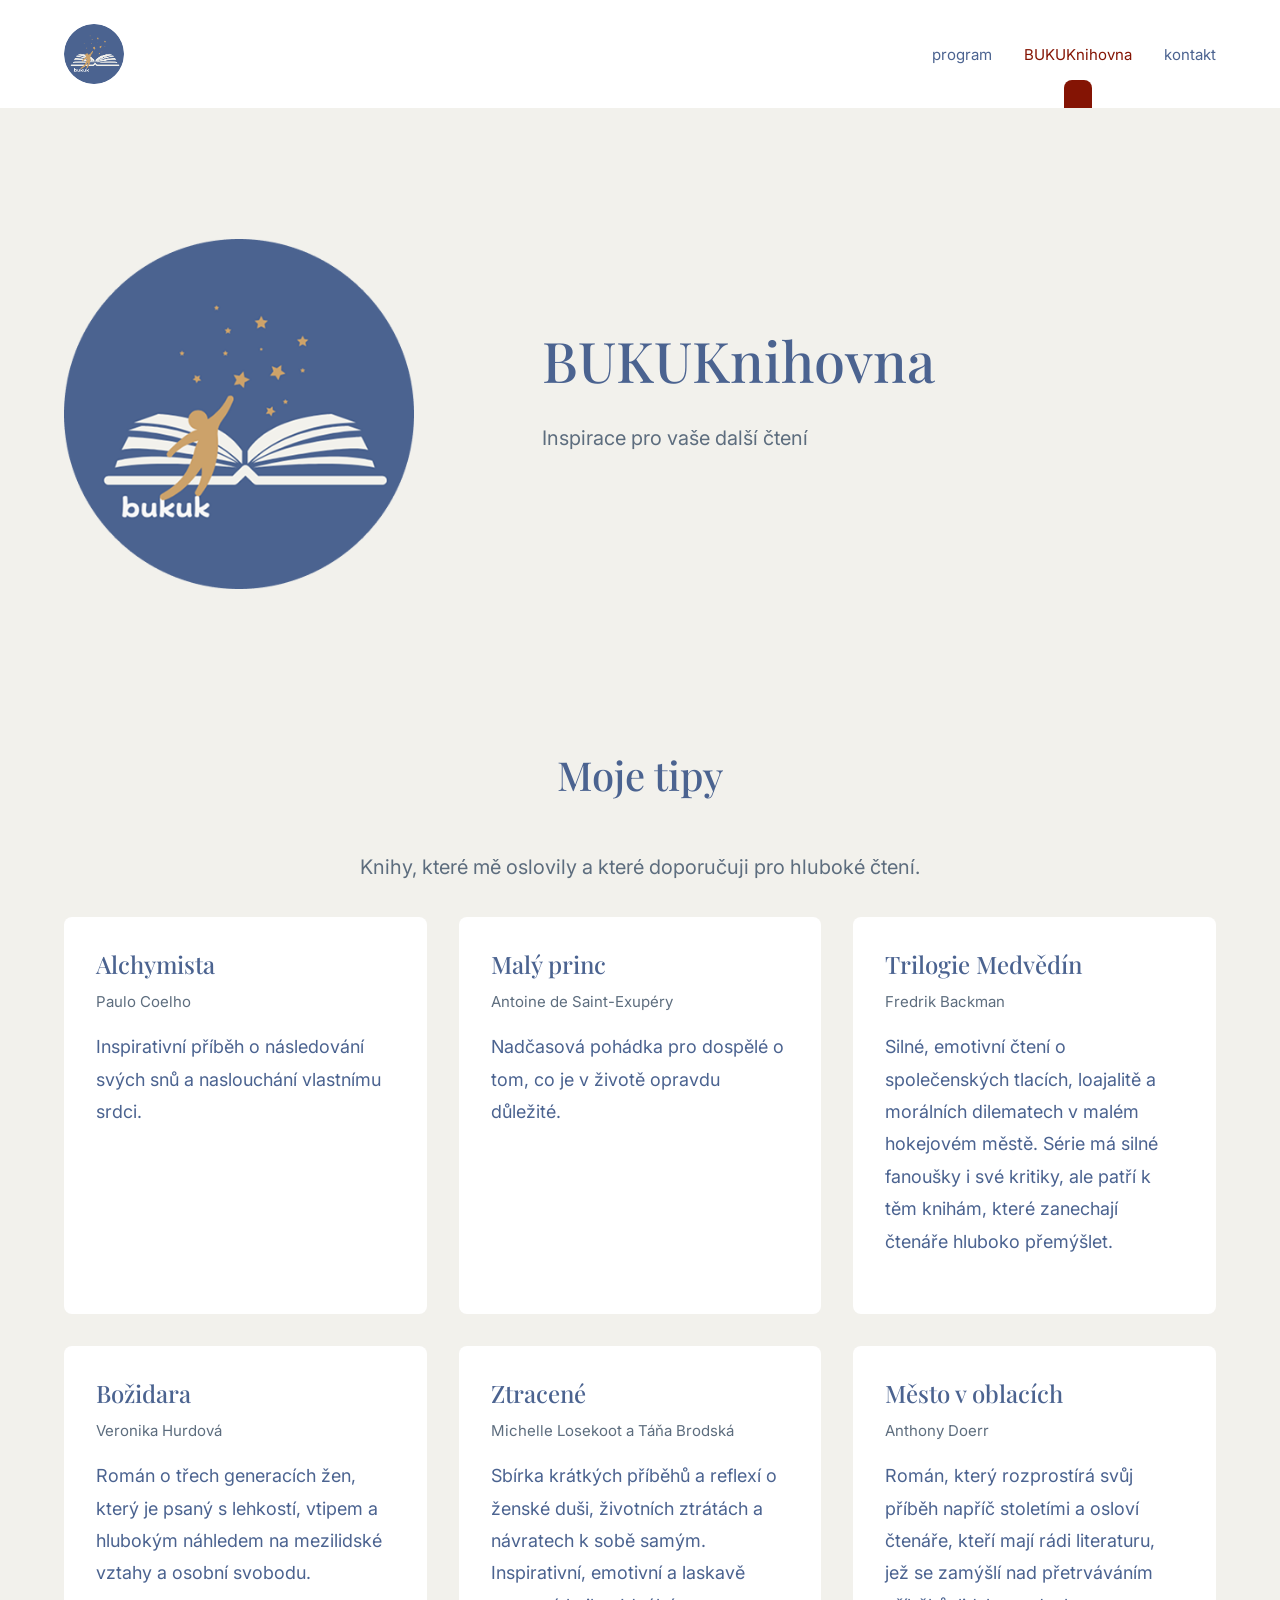
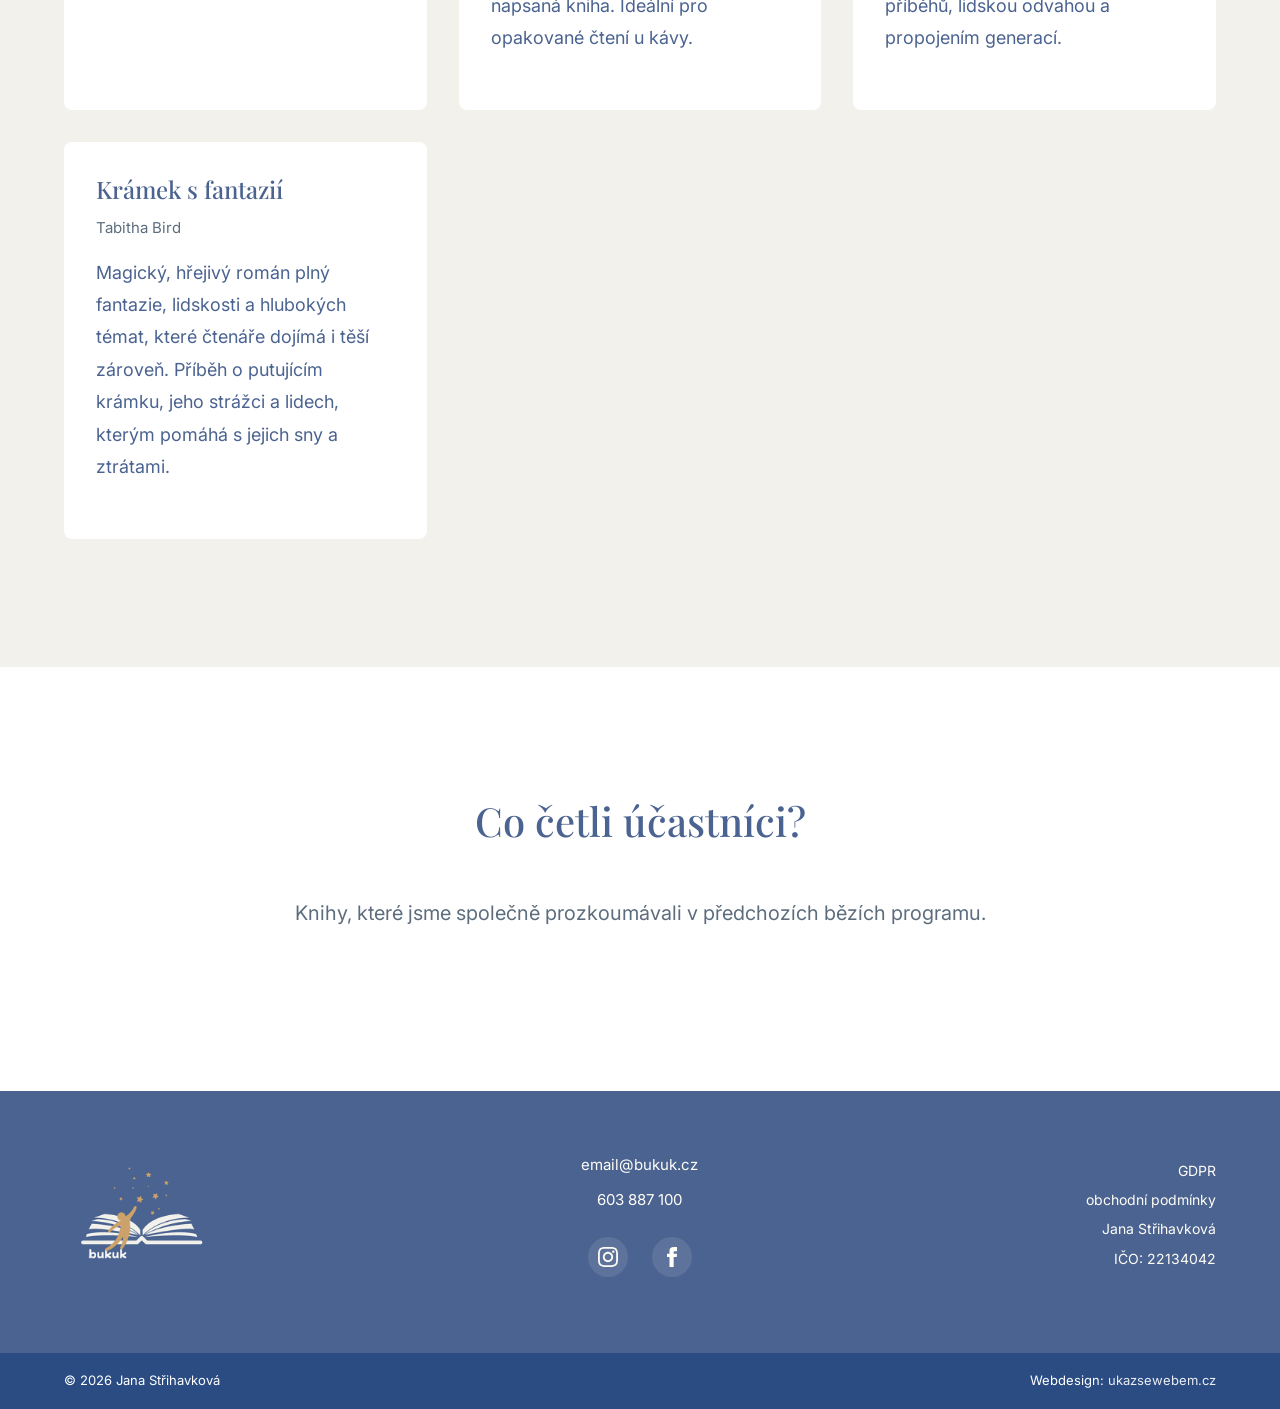
==== commit 8b3b31a6: "Aktualizace obsahu webu - termíny, ceny, knihovna - Změna konce zimního cyklu na 11. března - Přidán" ====
--- a/knihovna.html
+++ b/knihovna.html
@@ -61,14 +61,9 @@
 
             <div class="book-grid">
                 <div class="book-card">
-                    <h4>Sto roků samoty</h4>
-                    <p class="book-card__author">Gabriel García Márquez</p>
-                    <p>Magický realismus, který vás vtáhne do světa rodiny Buendíů a donutí vás přemýšlet o čase, osudu a lásce.</p>
-                </div>
-                <div class="book-card">
-                    <h4>Norský les</h4>
-                    <p class="book-card__author">Haruki Murakami</p>
-                    <p>Melancholický příběh o lásce, ztrátě a hledání sebe sama v období dospívání.</p>
+                    <h4>Alchymista</h4>
+                    <p class="book-card__author">Paulo Coelho</p>
+                    <p>Inspirativní příběh o následování svých snů a naslouchání vlastnímu srdci.</p>
                 </div>
                 <div class="book-card">
                     <h4>Malý princ</h4>
@@ -76,19 +71,29 @@
                     <p>Nadčasová pohádka pro dospělé o tom, co je v životě opravdu důležité.</p>
                 </div>
                 <div class="book-card">
-                    <h4>Siddhárta</h4>
-                    <p class="book-card__author">Hermann Hesse</p>
-                    <p>Příběh o duchovní cestě mladého muže za poznáním a osvícením.</p>
+                    <h4>Trilogie Medvědín</h4>
+                    <p class="book-card__author">Fredrik Backman</p>
+                    <p>Silné, emotivní čtení o společenských tlacích, loajalitě a morálních dilematech v malém hokejovém městě. Série má silné fanoušky i své kritiky, ale patří k těm knihám, které zanechají čtenáře hluboko přemýšlet.</p>
                 </div>
                 <div class="book-card">
-                    <h4>Věk nevinnosti</h4>
-                    <p class="book-card__author">Edith Wharton</p>
-                    <p>Elegantní portrét newyorské společnosti 19. století a příběh nenaplněné lásky.</p>
+                    <h4>Božidara</h4>
+                    <p class="book-card__author">Veronika Hurdová</p>
+                    <p>Román o třech generacích žen, který je psaný s lehkostí, vtipem a hlubokým náhledem na mezilidské vztahy a osobní svobodu.</p>
                 </div>
                 <div class="book-card">
-                    <h4>Alchymista</h4>
-                    <p class="book-card__author">Paulo Coelho</p>
-                    <p>Inspirativní příběh o následování svých snů a naslouchání vlastnímu srdci.</p>
+                    <h4>Ztracené</h4>
+                    <p class="book-card__author">Michelle Losekoot a Táňa Brodská</p>
+                    <p>Sbírka krátkých příběhů a reflexí o ženské duši, životních ztrátách a návratech k sobě samým. Inspirativní, emotivní a laskavě napsaná kniha. Ideální pro opakované čtení u kávy.</p>
+                </div>
+                <div class="book-card">
+                    <h4>Město v oblacích</h4>
+                    <p class="book-card__author">Anthony Doerr</p>
+                    <p>Román, který rozprostírá svůj příběh napříč stoletími a osloví čtenáře, kteří mají rádi literaturu, jež se zamýšlí nad přetrváváním příběhů, lidskou odvahou a propojením generací.</p>
+                </div>
+                <div class="book-card">
+                    <h4>Krámek s fantazií</h4>
+                    <p class="book-card__author">Tabitha Bird</p>
+                    <p>Magický, hřejivý román plný fantazie, lidskosti a hlubokých témat, které čtenáře dojímá i těší zároveň. Příběh o putujícím krámku, jeho strážci a lidech, kterým pomáhá s jejich sny a ztrátami.</p>
                 </div>
             </div>
         </div>
@@ -101,21 +106,7 @@
             <p class="text-center lead mb-lg">Knihy, které jsme společně prozkoumávali v předchozích bězích programu.</p>
 
             <div class="book-grid">
-                <div class="book-card">
-                    <h4>Pýcha a předsudek</h4>
-                    <p class="book-card__author">Jane Austen</p>
-                    <p>Jarní cyklus 2025</p>
-                </div>
-                <div class="book-card">
-                    <h4>Láska v době cholery</h4>
-                    <p class="book-card__author">Gabriel García Márquez</p>
-                    <p>Podzimní cyklus 2024</p>
-                </div>
-                <div class="book-card">
-                    <h4>Být sám sebou</h4>
-                    <p class="book-card__author">Virginia Woolf</p>
-                    <p>Letní cyklus 2024</p>
-                </div>
+                <!-- Doplníme po rozjezdu programu 26. ledna -->
             </div>
         </div>
     </section>
--- a/css/style.css
+++ b/css/style.css
@@ -98,23 +98,41 @@
 }
 
 h1 {
-    font-size: var(--text-4xl);
-    margin-bottom: var(--space-md);
-}
-
-h2 {
     font-size: var(--text-3xl);
     margin-bottom: var(--space-md);
 }
 
+h2 {
+    font-size: var(--text-2xl);
+    margin-bottom: var(--space-md);
+}
+
 h3 {
-    font-size: var(--text-2xl);
-    margin-bottom: var(--space-sm);
-}
-
-h4 {
     font-size: var(--text-xl);
     margin-bottom: var(--space-sm);
+}
+
+h4 {
+    font-size: var(--text-lg);
+    margin-bottom: var(--space-sm);
+}
+
+@media (min-width: 768px) {
+    h1 {
+        font-size: var(--text-4xl);
+    }
+
+    h2 {
+        font-size: var(--text-3xl);
+    }
+
+    h3 {
+        font-size: var(--text-2xl);
+    }
+
+    h4 {
+        font-size: var(--text-xl);
+    }
 }
 
 p {
@@ -141,7 +159,13 @@
 }
 
 section {
-    padding: var(--space-3xl) 0;
+    padding: var(--space-xl) 0;
+}
+
+@media (min-width: 768px) {
+    section {
+        padding: var(--space-3xl) 0;
+    }
 }
 
 /* Menší padding sekcí na stránce Program */
@@ -340,7 +364,13 @@
    Hero sekce
    ============================================ */
 .hero {
-    padding: var(--space-3xl) 0;
+    padding: var(--space-xl) 0;
+}
+
+@media (min-width: 768px) {
+    .hero {
+        padding: var(--space-3xl) 0;
+    }
 }
 
 .hero__inner {
@@ -364,7 +394,7 @@
 }
 
 .hero__logo img {
-    width: 250px;
+    width: 180px;
     height: auto;
 }
 
@@ -448,12 +478,13 @@
 .features__grid {
     display: grid;
     grid-template-columns: 1fr;
-    gap: var(--space-xl);
+    gap: 0;
 }
 
 @media (min-width: 768px) {
     .features__grid {
         grid-template-columns: repeat(3, 1fr);
+        gap: var(--space-xl);
     }
 }
 
@@ -474,7 +505,13 @@
 }
 
 .feature h3 {
-    font-size: var(--text-2xl);
+    font-size: var(--text-xl);
+}
+
+@media (min-width: 768px) {
+    .feature h3 {
+        font-size: var(--text-2xl);
+    }
 }
 
 .feature p {
@@ -498,13 +535,19 @@
 
 .program-card {
     background-color: white;
-    padding: var(--space-xl);
+    padding: var(--space-md);
     border-radius: 8px;
     transition: transform var(--transition);
 }
 
 .program-card:hover {
     transform: translateY(-4px);
+}
+
+@media (min-width: 768px) {
+    .program-card {
+        padding: var(--space-xl);
+    }
 }
 
 .program-card__date {
@@ -545,10 +588,16 @@
 
 .for-whom__quote {
     font-family: var(--font-serif);
-    font-size: 3rem;
+    font-size: 2rem;
     color: var(--color-accent-dark);
     opacity: 0.4;
     line-height: 0.5;
+}
+
+@media (min-width: 768px) {
+    .for-whom__quote {
+        font-size: 3rem;
+    }
 }
 
 .for-whom__quote--open {
@@ -580,11 +629,15 @@
     .testimonials__grid {
         grid-template-columns: repeat(3, 1fr);
     }
+
+    .testimonial {
+        padding: var(--space-lg);
+    }
 }
 
 .testimonial {
     background-color: white;
-    padding: var(--space-lg);
+    padding: var(--space-md);
     border-radius: 8px;
     text-align: center;
 }
@@ -611,6 +664,22 @@
     background-color: white;
 }
 
+.page-program .about-short-section {
+    background-color: transparent;
+}
+
+@media (max-width: 767px) {
+    .page-program .about-short-section {
+        padding-top: var(--space-sm);
+    }
+}
+
+@media (min-width: 768px) {
+    .page-program .about-short-section {
+        padding: var(--space-3xl) 0;
+    }
+}
+
 .about-short {
     display: flex;
     flex-direction: column;
@@ -628,15 +697,32 @@
 }
 
 .about-short__photo {
-    width: 280px;
-    height: 280px;
+    width: 200px;
+    height: 200px;
     border-radius: 50%;
     object-fit: cover;
     flex-shrink: 0;
 }
 
+@media (min-width: 768px) {
+    .about-short__photo {
+        width: 280px;
+        height: 280px;
+    }
+}
+
 .about-short__text {
     text-align: center;
+}
+
+@media (max-width: 767px) {
+    .about-short__text p {
+        text-align: left;
+    }
+
+    .page-program .about-short__text h3 {
+        text-align: left;
+    }
 }
 
 @media (min-width: 768px) {
@@ -650,9 +736,14 @@
    ============================================ */
 .program-detail {
     background-color: white;
-    padding: var(--space-2xl);
+    padding: var(--space-md);
     border-radius: 8px;
-    margin-bottom: var(--space-xl);
+}
+
+@media (min-width: 768px) {
+    .program-detail {
+        padding: var(--space-2xl);
+    }
 }
 
 .program-detail h2 {
@@ -723,10 +814,17 @@
 /* Cena */
 .pricing {
     background-color: var(--color-bg);
-    padding: var(--space-xl);
+    padding: var(--space-md);
     border-radius: 8px;
     text-align: center;
-    margin: var(--space-xl) 0;
+    margin: var(--space-lg) 0;
+}
+
+@media (min-width: 768px) {
+    .pricing {
+        padding: var(--space-xl);
+        margin: var(--space-xl) 0;
+    }
 }
 
 .pricing__price {
@@ -743,6 +841,12 @@
     margin: var(--space-lg) auto;
 }
 
+@media (min-width: 768px) {
+    .pricing__list {
+        max-width: 580px;
+    }
+}
+
 .pricing__list li {
     padding: var(--space-xs) 0;
     padding-left: var(--space-md);
@@ -761,14 +865,26 @@
    ============================================ */
 .book-grid {
     display: grid;
-    grid-template-columns: repeat(auto-fill, minmax(250px, 1fr));
+    grid-template-columns: 1fr;
     gap: var(--space-lg);
+}
+
+@media (min-width: 768px) {
+    .book-grid {
+        grid-template-columns: repeat(3, 1fr);
+    }
 }
 
 .book-card {
     background-color: white;
-    padding: var(--space-lg);
+    padding: var(--space-md);
     border-radius: 8px;
+}
+
+@media (min-width: 768px) {
+    .book-card {
+        padding: var(--space-lg);
+    }
 }
 
 .book-card h4 {
@@ -874,11 +990,15 @@
     .contact-cards {
         grid-template-columns: repeat(2, 1fr);
     }
+
+    .contact-card {
+        padding: var(--space-xl);
+    }
 }
 
 .contact-card {
     background-color: white;
-    padding: var(--space-xl);
+    padding: var(--space-md);
     border-radius: 8px;
     text-align: center;
 }
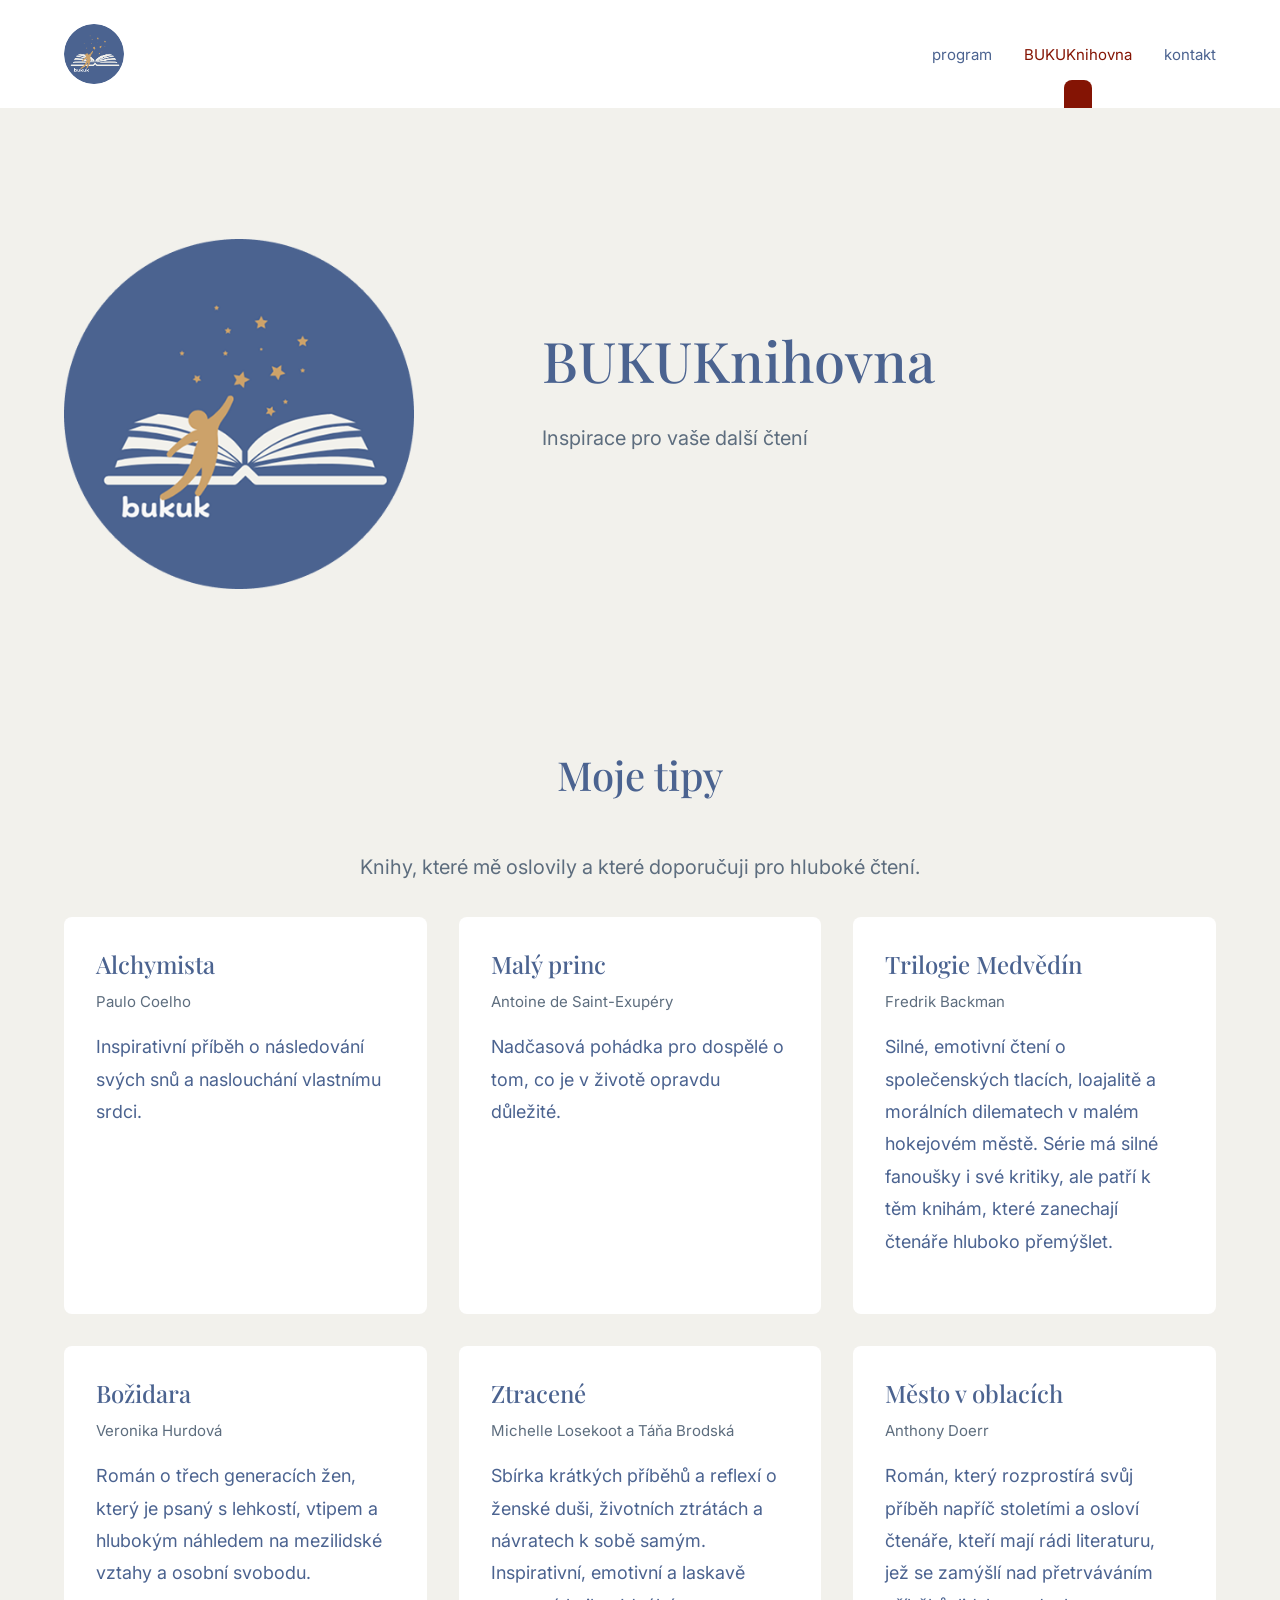
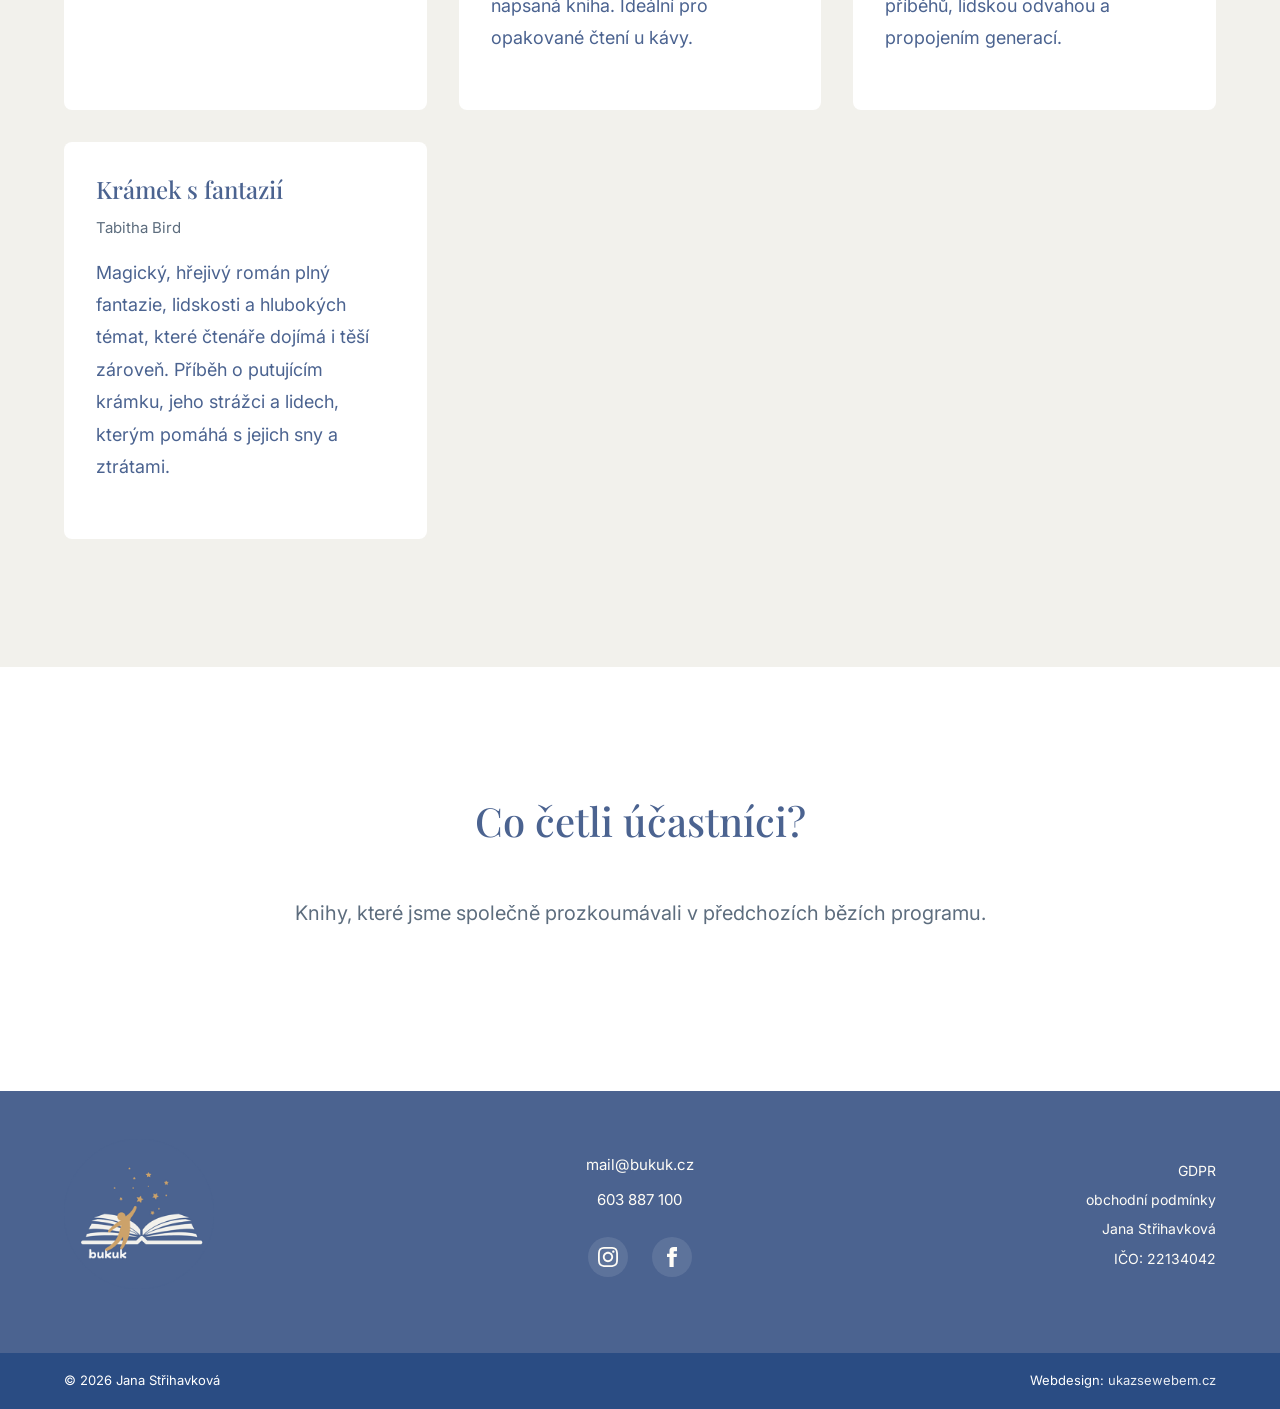
==== commit 6e47346f: "Změna e-mailu na mail@bukuk.cz Co-Authored-By: Claude Opus 4.5 <noreply@anthropic.com>" ====
--- a/knihovna.html
+++ b/knihovna.html
@@ -119,7 +119,7 @@
                     <img src="img/logo.png" alt="Bukuk logo" class="footer__logo">
                 </div>
                 <div class="footer__contact">
-                    <a href="mailto:email@bukuk.cz">email@bukuk.cz</a>
+                    <a href="mailto:mail@bukuk.cz">mail@bukuk.cz</a>
                     <a href="tel:+420603887100">603 887 100</a>
                     <div class="footer__social">
                         <a href="#" class="footer__social-link" aria-label="Instagram" target="_blank" rel="noopener">
@@ -132,8 +132,8 @@
                 </div>
                 <div class="footer__legal">
                     <div class="footer__legal-links">
-                        <a href="#" class="footer__link">GDPR</a>
-                        <a href="#" class="footer__link">obchodní podmínky</a>
+                        <a href="https://docs.google.com/document/d/13Q7HcQ8I3Daqk-UkIsdofxr_Q6ilR5suyTHhC-kEQo0/edit?tab=t.0" target="_blank" rel="noopener" class="footer__link">GDPR</a>
+                        <a href="https://docs.google.com/document/d/1ty0viTO6CFTr02zGWp2l0TdwiNxNXuDXWJQja7QTOr0/edit?tab=t.0" target="_blank" rel="noopener" class="footer__link">obchodní podmínky</a>
                         <span>Jana Střihavková</span>
                         <span>IČO: 22134042</span>
                     </div>
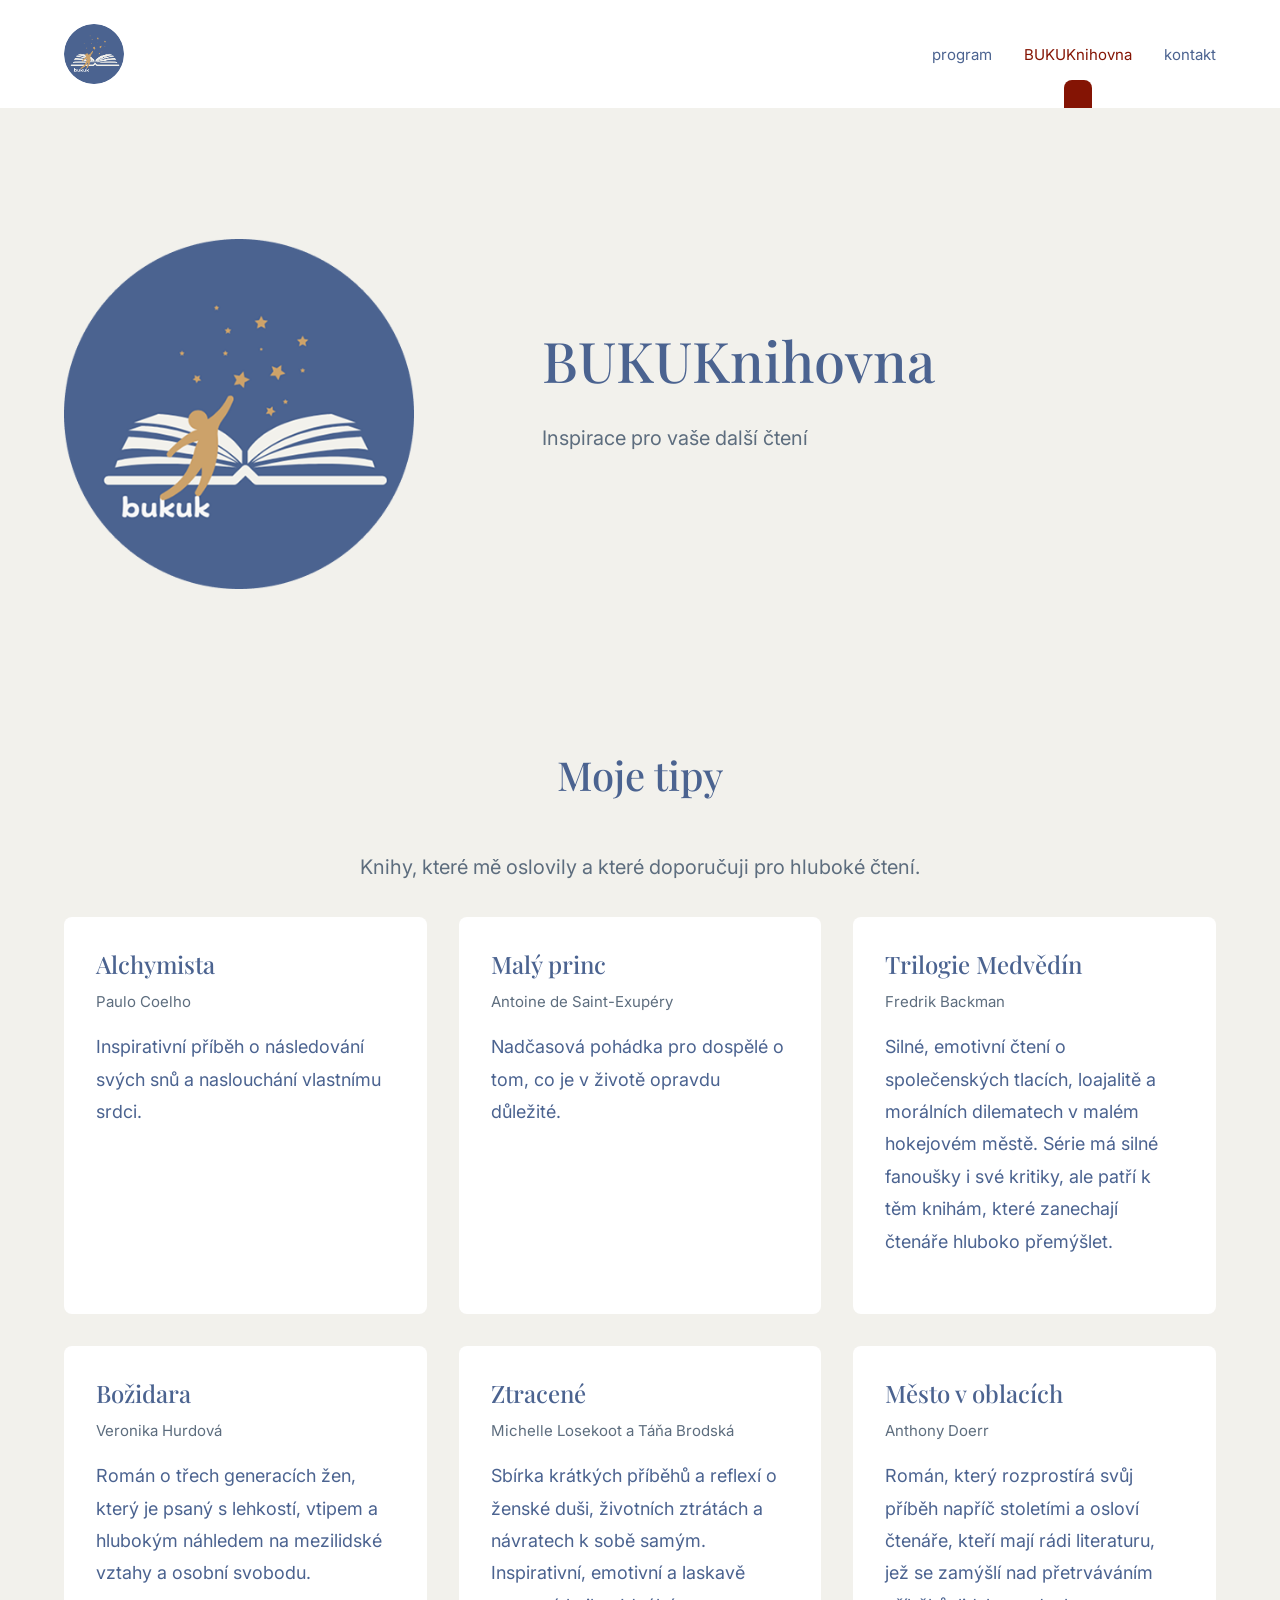
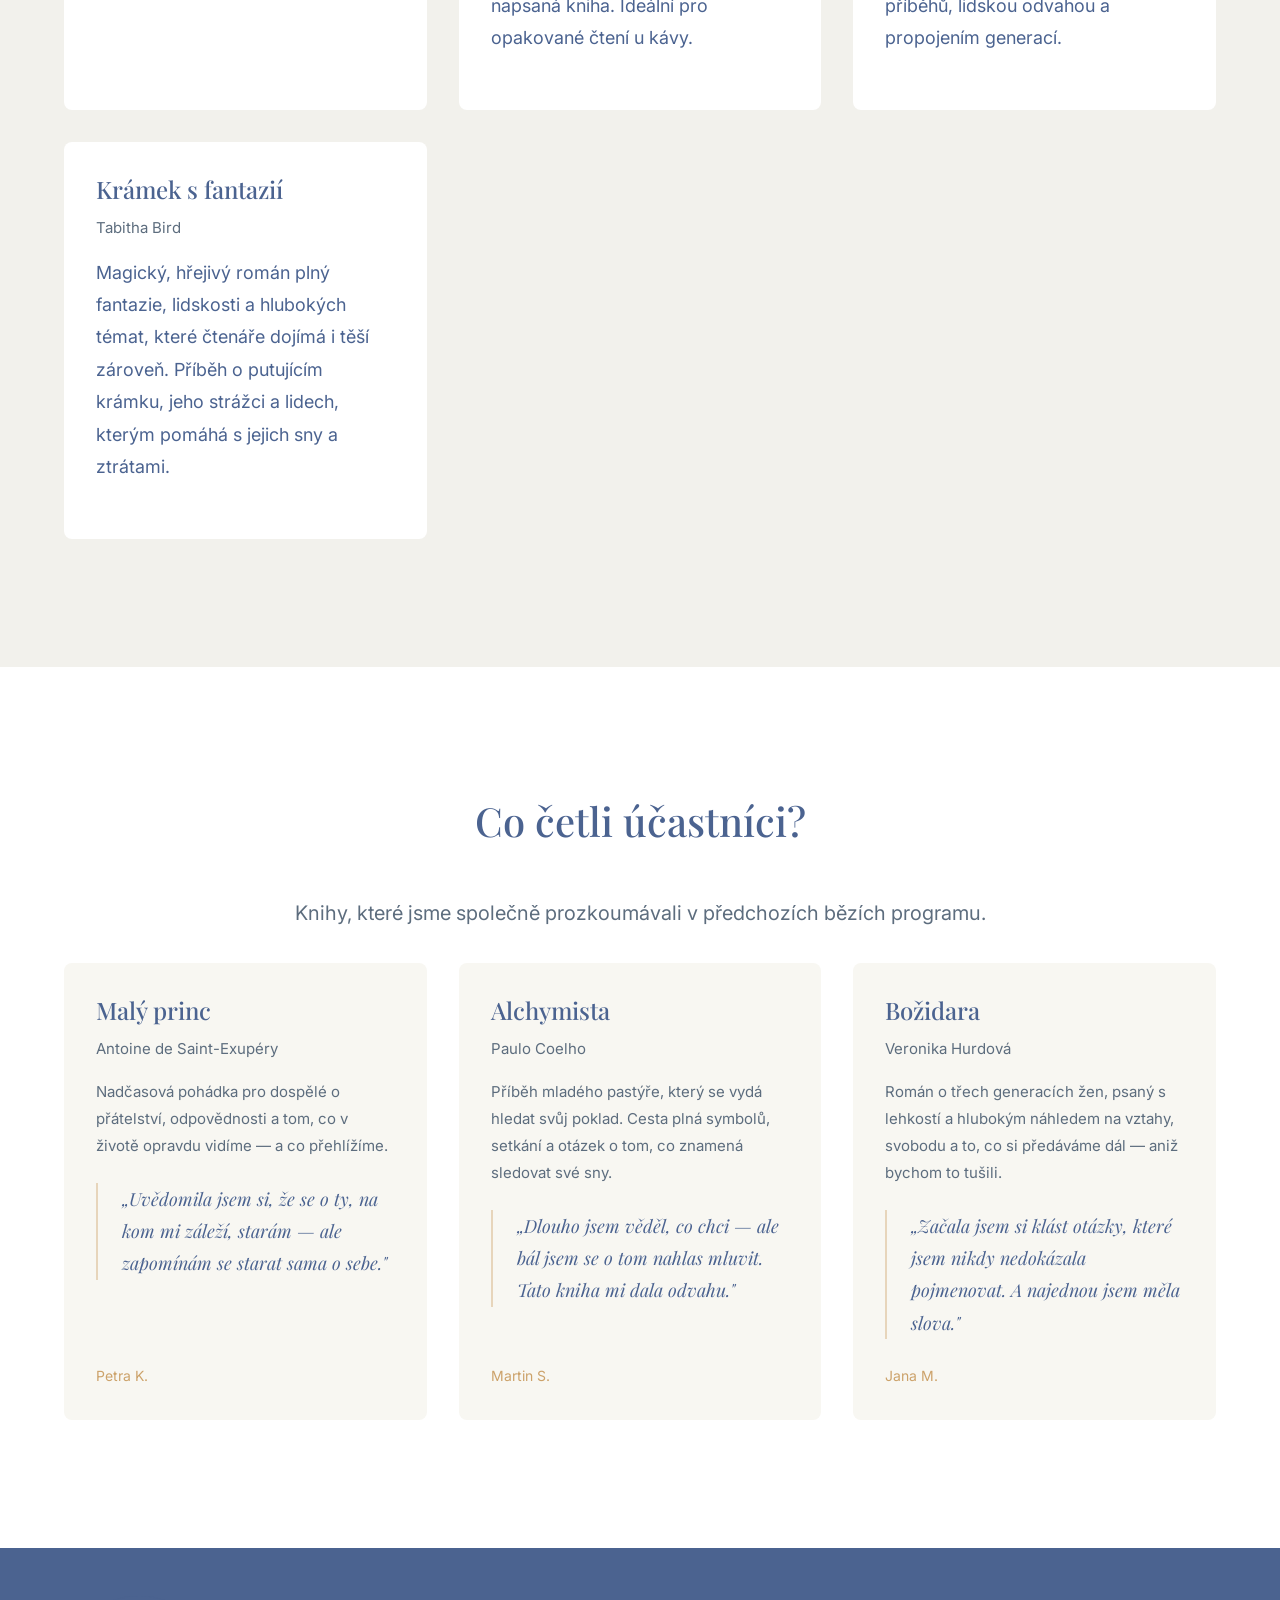
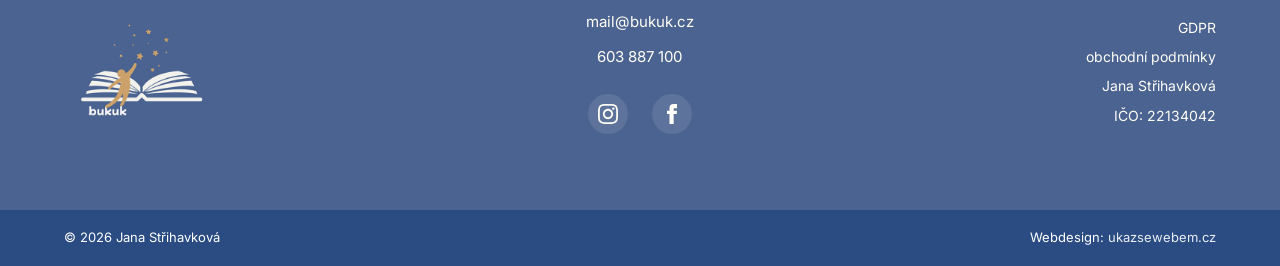
==== commit 9d418424: "Přidání newsletter sekce a karet tipů od účastníků - Newsletter sekce na homepage (jméno, příjmení, " ====
--- a/knihovna.html
+++ b/knihovna.html
@@ -106,7 +106,27 @@
             <p class="text-center lead mb-lg">Knihy, které jsme společně prozkoumávali v předchozích bězích programu.</p>
 
             <div class="book-grid">
-                <!-- Doplníme po rozjezdu programu 26. ledna -->
+                <div class="participant-book-card">
+                    <h4>Malý princ</h4>
+                    <p class="book-card__author">Antoine de Saint-Exupéry</p>
+                    <p class="participant-book-card__annotation">Nadčasová pohádka pro dospělé o přátelství, odpovědnosti a tom, co v životě opravdu vidíme — a co přehlížíme.</p>
+                    <blockquote class="participant-book-card__thought">„Uvědomila jsem si, že se o ty, na kom mi záleží, starám — ale zapomínám se starat sama o sebe."</blockquote>
+                    <p class="participant-book-card__name">Petra K.</p>
+                </div>
+                <div class="participant-book-card">
+                    <h4>Alchymista</h4>
+                    <p class="book-card__author">Paulo Coelho</p>
+                    <p class="participant-book-card__annotation">Příběh mladého pastýře, který se vydá hledat svůj poklad. Cesta plná symbolů, setkání a otázek o tom, co znamená sledovat své sny.</p>
+                    <blockquote class="participant-book-card__thought">„Dlouho jsem věděl, co chci — ale bál jsem se o tom nahlas mluvit. Tato kniha mi dala odvahu."</blockquote>
+                    <p class="participant-book-card__name">Martin S.</p>
+                </div>
+                <div class="participant-book-card">
+                    <h4>Božidara</h4>
+                    <p class="book-card__author">Veronika Hurdová</p>
+                    <p class="participant-book-card__annotation">Román o třech generacích žen, psaný s lehkostí a hlubokým náhledem na vztahy, svobodu a to, co si předáváme dál — aniž bychom to tušili.</p>
+                    <blockquote class="participant-book-card__thought">„Začala jsem si klást otázky, které jsem nikdy nedokázala pojmenovat. A najednou jsem měla slova."</blockquote>
+                    <p class="participant-book-card__name">Jana M.</p>
+                </div>
             </div>
         </div>
     </section>
@@ -122,10 +142,10 @@
                     <a href="mailto:mail@bukuk.cz">mail@bukuk.cz</a>
                     <a href="tel:+420603887100">603 887 100</a>
                     <div class="footer__social">
-                        <a href="#" class="footer__social-link" aria-label="Instagram" target="_blank" rel="noopener">
+                        <a href="https://www.instagram.com/bukuk.cz" class="footer__social-link" aria-label="Instagram" target="_blank" rel="noopener">
                             <svg xmlns="http://www.w3.org/2000/svg" viewBox="0 0 24 24"><path d="M12 2.163c3.204 0 3.584.012 4.85.07 3.252.148 4.771 1.691 4.919 4.919.058 1.265.069 1.645.069 4.849 0 3.205-.012 3.584-.069 4.849-.149 3.225-1.664 4.771-4.919 4.919-1.266.058-1.644.07-4.85.07-3.204 0-3.584-.012-4.849-.07-3.26-.149-4.771-1.699-4.919-4.92-.058-1.265-.07-1.644-.07-4.849 0-3.204.013-3.583.07-4.849.149-3.227 1.664-4.771 4.919-4.919 1.266-.057 1.645-.069 4.849-.069zm0-2.163c-3.259 0-3.667.014-4.947.072-4.358.2-6.78 2.618-6.98 6.98-.059 1.281-.073 1.689-.073 4.948 0 3.259.014 3.668.072 4.948.2 4.358 2.618 6.78 6.98 6.98 1.281.058 1.689.072 4.948.072 3.259 0 3.668-.014 4.948-.072 4.354-.2 6.782-2.618 6.979-6.98.059-1.28.073-1.689.073-4.948 0-3.259-.014-3.667-.072-4.947-.196-4.354-2.617-6.78-6.979-6.98-1.281-.059-1.69-.073-4.949-.073zm0 5.838c-3.403 0-6.162 2.759-6.162 6.162s2.759 6.163 6.162 6.163 6.162-2.759 6.162-6.163c0-3.403-2.759-6.162-6.162-6.162zm0 10.162c-2.209 0-4-1.79-4-4 0-2.209 1.791-4 4-4s4 1.791 4 4c0 2.21-1.791 4-4 4zm6.406-11.845c-.796 0-1.441.645-1.441 1.44s.645 1.44 1.441 1.44c.795 0 1.439-.645 1.439-1.44s-.644-1.44-1.439-1.44z"/></svg>
                         </a>
-                        <a href="#" class="footer__social-link" aria-label="Facebook" target="_blank" rel="noopener">
+                        <a href="https://www.facebook.com/profile.php?id=61587041076869" class="footer__social-link" aria-label="Facebook" target="_blank" rel="noopener">
                             <svg xmlns="http://www.w3.org/2000/svg" viewBox="0 0 24 24"><path d="M9 8h-3v4h3v12h5v-12h3.642l.358-4h-4v-1.667c0-.955.192-1.333 1.115-1.333h2.885v-5h-3.808c-3.596 0-5.192 1.583-5.192 4.615v3.385z"/></svg>
                         </a>
                     </div>
--- a/css/style.css
+++ b/css/style.css
@@ -891,6 +891,48 @@
     margin-bottom: var(--space-xs);
 }
 
+.participant-book-card {
+    background-color: #F8F7F2;
+    padding: var(--space-md);
+    border-radius: 8px;
+    display: flex;
+    flex-direction: column;
+}
+
+@media (min-width: 768px) {
+    .participant-book-card {
+        padding: var(--space-lg);
+    }
+}
+
+.participant-book-card h4 {
+    margin-bottom: var(--space-xs);
+}
+
+.participant-book-card__annotation {
+    color: var(--color-secondary);
+    font-size: 0.9375rem;
+    margin-bottom: var(--space-md);
+}
+
+.participant-book-card__thought {
+    font-family: var(--font-serif);
+    font-style: italic;
+    font-size: var(--text-base);
+    color: var(--color-primary);
+    border-left: 2px solid rgba(204, 162, 106, 0.4);
+    padding-left: var(--space-md);
+    margin: 0 0 var(--space-md);
+    line-height: var(--leading-relaxed);
+}
+
+.participant-book-card__name {
+    font-size: 0.875rem;
+    color: var(--color-accent);
+    margin-bottom: 0;
+    margin-top: auto;
+}
+
 .book-card__author {
     color: var(--color-secondary);
     font-size: 0.9375rem;
@@ -1098,6 +1140,109 @@
 }
 
 /* ============================================
+   Sekce: Newsletter / Odběr novinek
+   ============================================ */
+.subscribe-section {
+    background-color: white;
+}
+
+.subscribe-box {
+    max-width: 600px;
+    margin: 0 auto;
+    text-align: center;
+}
+
+.subscribe-box h2 {
+    margin-bottom: var(--space-sm);
+}
+
+.subscribe-box__lead {
+    color: var(--color-secondary);
+    margin-bottom: var(--space-xl);
+}
+
+.subscribe-form {
+    display: flex;
+    flex-direction: column;
+    gap: var(--space-sm);
+}
+
+.subscribe-form__fields {
+    display: flex;
+    flex-direction: column;
+    gap: var(--space-sm);
+}
+
+.subscribe-form__fields input {
+    flex: 1;
+    padding: var(--space-sm) var(--space-md);
+    font-family: var(--font-sans);
+    font-size: 1rem;
+    color: var(--color-primary);
+    background-color: var(--color-bg);
+    border: 1.5px solid rgba(75, 99, 144, 0.25);
+    border-radius: 4px;
+    transition: border-color var(--transition);
+}
+
+.subscribe-form__fields input:focus {
+    outline: none;
+    border-color: var(--color-accent);
+}
+
+.subscribe-form__fields input::placeholder {
+    color: var(--color-secondary);
+    opacity: 0.7;
+}
+
+.subscribe-form .btn {
+    width: 100%;
+}
+
+@media (min-width: 768px) {
+    .subscribe-form .btn {
+        width: auto;
+        align-self: center;
+    }
+}
+
+.subscribe-form__gdpr {
+    display: flex;
+    align-items: flex-start;
+    gap: 0.6rem;
+    text-align: left;
+    cursor: pointer;
+}
+
+.subscribe-form__gdpr input[type="checkbox"] {
+    margin-top: 0.2rem;
+    flex-shrink: 0;
+    width: 16px;
+    height: 16px;
+    accent-color: var(--color-accent);
+    cursor: pointer;
+}
+
+.subscribe-form__gdpr span {
+    color: var(--color-secondary);
+    font-size: 0.85rem;
+    line-height: 1.5;
+}
+
+.subscribe-form__gdpr a {
+    color: var(--color-accent-dark);
+    text-decoration: underline;
+}
+
+.subscribe-box__note {
+    color: var(--color-secondary);
+    font-size: 0.85rem;
+    margin-top: var(--space-md);
+    margin-bottom: 0;
+    opacity: 0.8;
+}
+
+/* ============================================
    Footer
    ============================================ */
 .footer {
